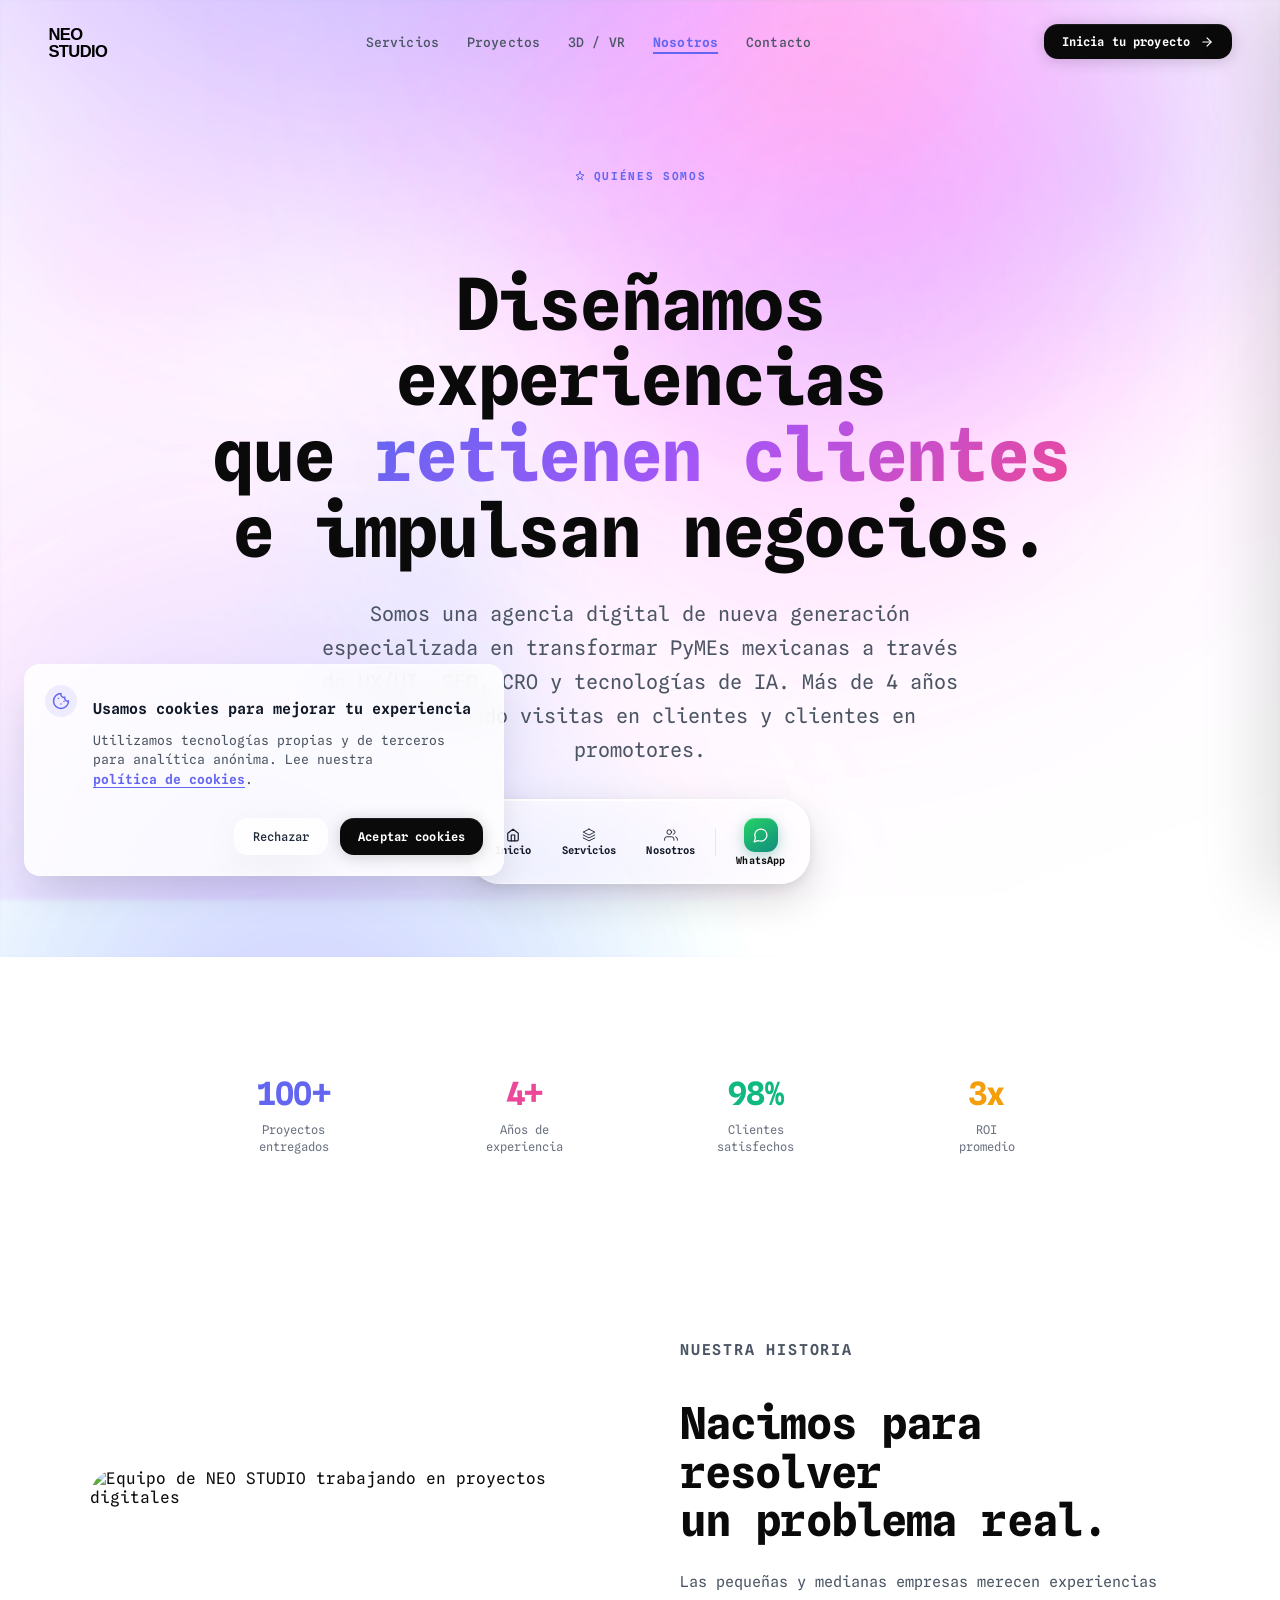
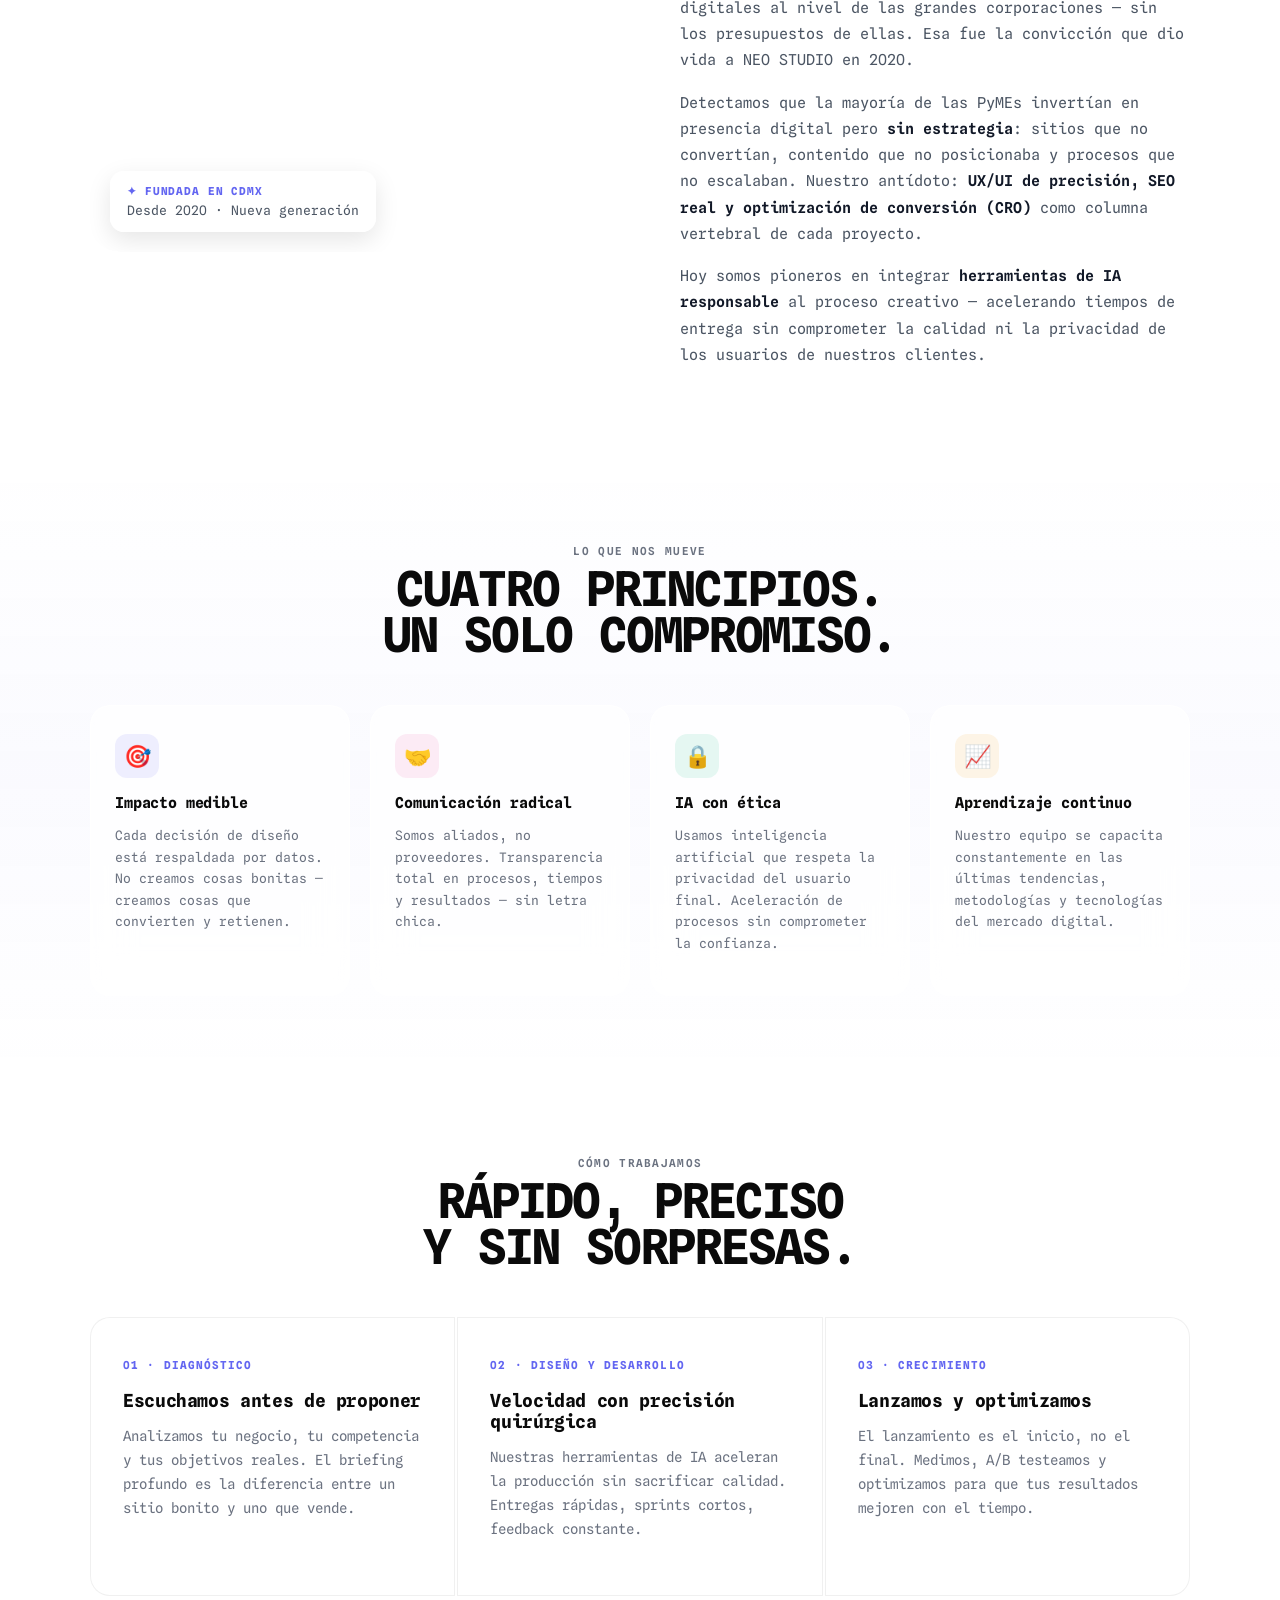
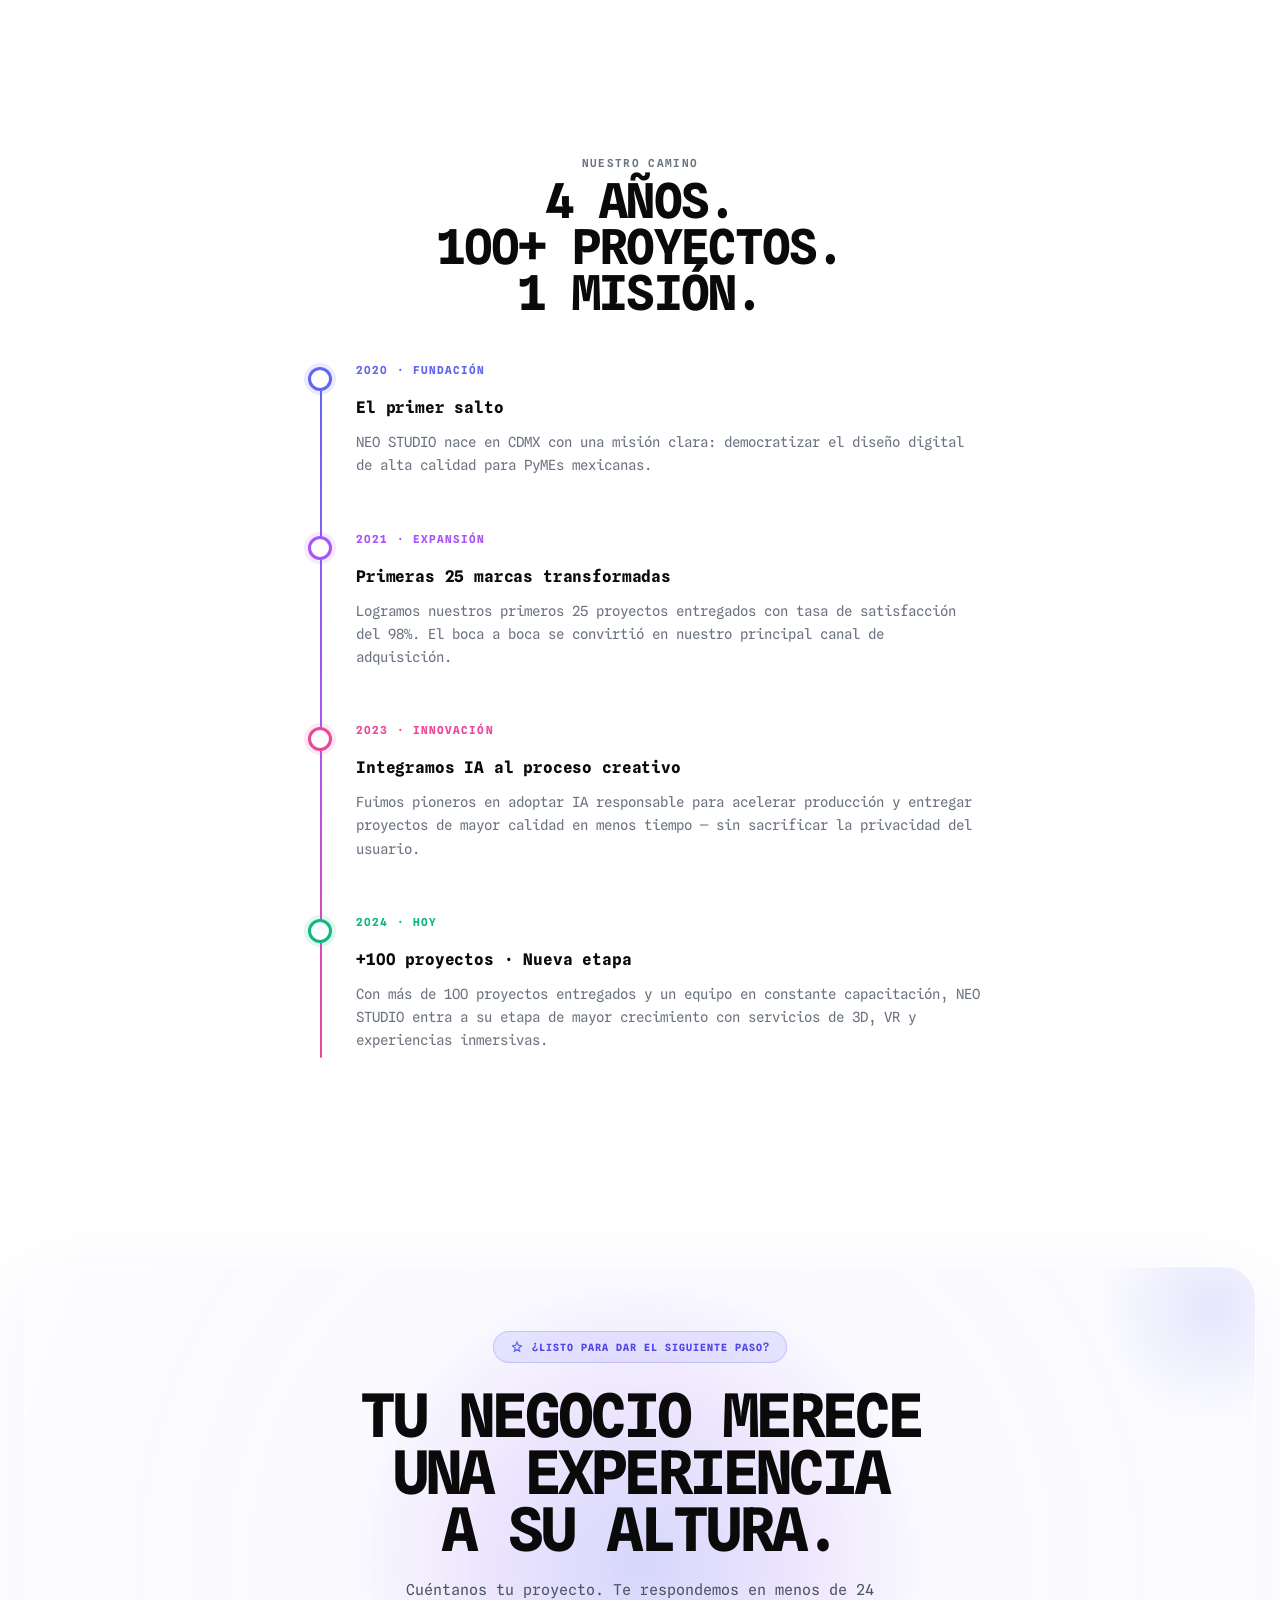
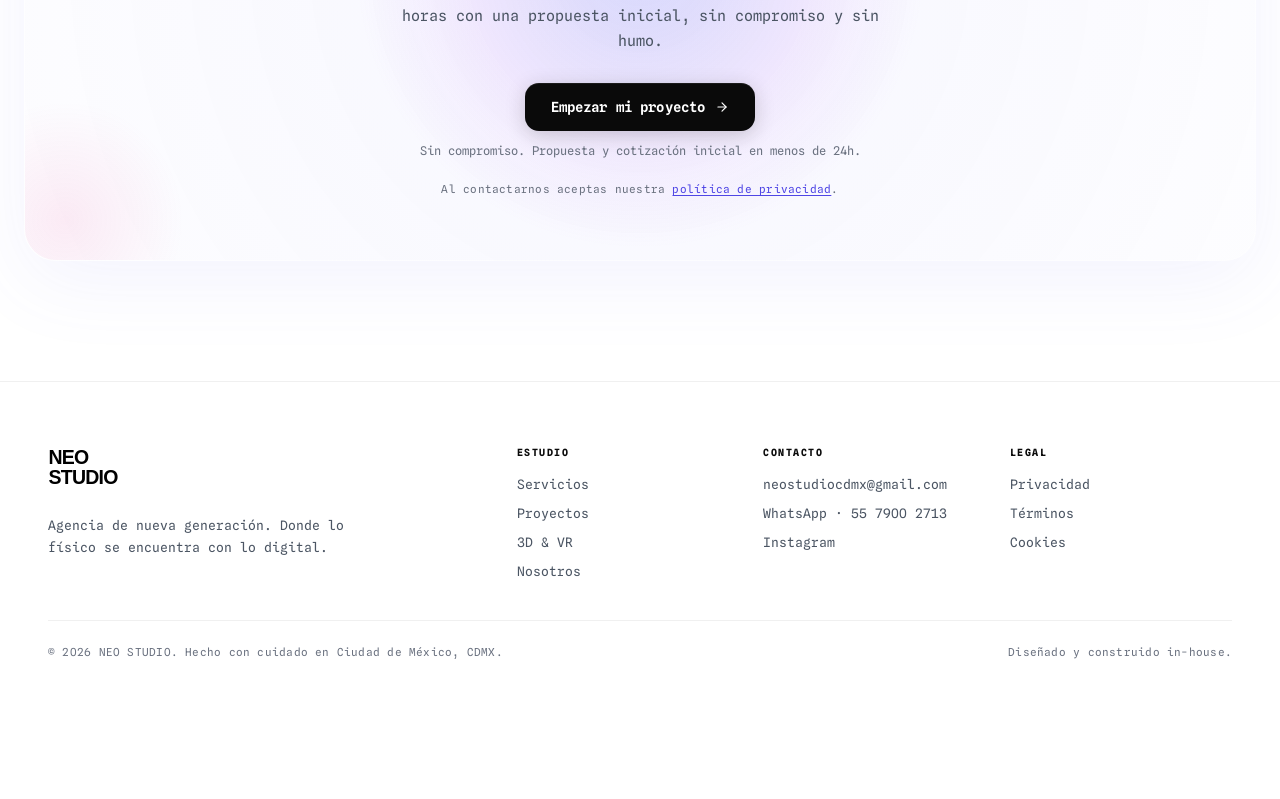
==== nosotros.html @ 26637fed "fdsfdsf" ====
<!DOCTYPE html>
<html lang="es">

<head>
  <meta charset="UTF-8" />
  <meta name="viewport" content="width=device-width, initial-scale=1.0" />
  <meta name="theme-color" content="#F8F9FA" />
  <title>Nosotros · NEO STUDIO — Agencia Digital de Nueva Generación en CDMX</title>
  <meta name="description"
    content="Conoce a NEO STUDIO: más de 4 años impulsando PyMEs de México con UX/UI, SEO, CRO y tecnologías de IA. Diseño que retiene clientes y acelera negocios." />
  <meta name="keywords"
    content="agencia digital CDMX, diseño web México, UX UI, SEO, CRO, inteligencia artificial, PyMEs, agencia creativa" />
  <meta name="robots" content="index, follow" />
  <link rel="canonical" href="https://www.tudominio.com/nosotros" />

  <!-- Open Graph -->
  <meta property="og:type" content="website" />
  <meta property="og:title" content="Nosotros · NEO STUDIO — Agencia Digital de Nueva Generación" />
  <meta property="og:description"
    content="Más de 4 años diseñando experiencias digitales que convierten. UX, SEO, CRO e IA al servicio de las PyMEs mexicanas." />
  <meta property="og:image" content="https://images.unsplash.com/photo-1522071820081-009f0129c71c?w=1200&q=80" />
  <meta property="og:url" content="https://www.tudominio.com/nosotros" />
  <meta name="twitter:card" content="summary_large_image" />

  <!-- Favicon -->
  <link rel="icon"
    href="data:image/svg+xml,%3Csvg xmlns='http://www.w3.org/2000/svg' viewBox='0 0 100 100'%3E%3Crect width='100' height='100' rx='22' fill='%230a0a0a'/%3E%3Ctext x='50' y='64' font-family='monospace' font-size='54' font-weight='700' fill='white' text-anchor='middle'%3EN%3C/text%3E%3C/svg%3E" />

  <!-- Fonts -->
  <link rel="preconnect" href="https://fonts.googleapis.com" />
  <link rel="preconnect" href="https://fonts.gstatic.com" crossorigin />
  <link href="https://fonts.googleapis.com/css2?family=Spline+Sans+Mono:wght@300;400;500;600;700&display=swap"
    rel="stylesheet" />

  <!-- GTM -->
  <script>(function (w, d, s, l, i) { w[l] = w[l] || []; w[l].push({ 'gtm.start': new Date().getTime(), event: 'gtm.js' }); var f = d.getElementsByTagName(s)[0], j = d.createElement(s), dl = l != 'dataLayer' ? '&l=' + l : ''; j.async = true; j.src = 'https://www.googletagmanager.com/gtm.js?id=' + i + dl; f.parentNode.insertBefore(j, f); })(window, document, 'script', 'dataLayer', 'GTM-5632ZZJN');</script>

  <!-- Google reCAPTCHA v3 -->
  <script src="https://www.google.com/recaptcha/api.js?render=6Lc_4b4sAAAAABMq_xnrbCZB0Nt2kYBZ61lLIUjq" async defer></script>

  <link rel="stylesheet" href="assets/css/styles.css" />
  <link rel="stylesheet" href="assets/css/cookie-banner.css" />

  <!-- Schema: AboutPage + Organization -->
  <script type="application/ld+json">
  {
    "@context": "https://schema.org",
    "@graph": [
      {
        "@type": "Organization",
        "name": "NEO STUDIO",
        "url": "https://www.tudominio.com",
        "logo": "https://www.tudominio.com/assets/img/logo.svg",
        "foundingDate": "2020",
        "description": "Agencia digital de nueva generación especializada en UX/UI, SEO, CRO y experiencias inmersivas 3D/VR para pequeñas y medianas empresas en México.",
        "address": {
          "@type": "PostalAddress",
          "addressLocality": "Ciudad de México",
          "addressRegion": "CDMX",
          "addressCountry": "MX"
        },
        "contactPoint": {
          "@type": "ContactPoint",
          "telephone": "+52-55-7900-2713",
          "contactType": "customer service",
          "availableLanguage": "Spanish"
        },
        "sameAs": [
          "https://www.instagram.com/",
          "https://www.linkedin.com/"
        ]
      },
      {
        "@type": "AboutPage",
        "name": "Nosotros — NEO STUDIO",
        "url": "https://www.tudominio.com/nosotros",
        "description": "Conoce la historia, valores y filosofía detrás de NEO STUDIO."
      }
    ]
  }
  </script>

  <link rel="stylesheet" href="assets/css/nosotros.css" />

</head>

<body>
  <!-- GTM noscript -->
  <noscript><iframe src="https://www.googletagmanager.com/ns.html?id=GTM-5632ZZJN" height="0" width="0"
      style="display:none;visibility:hidden"></iframe></noscript>

  <!-- Skip link -->
  <a class="skip-link" href="#main-content">Saltar al contenido</a>

  <!-- Animated background orbs -->
  <div class="bg-orbs" aria-hidden="true">
    <div class="orb orb-indigo"></div>
    <div class="orb orb-purple"></div>
    <div class="orb orb-blue"></div>
    <div class="orb orb-rose"></div>
  </div>

  <!-- ============================================ -->
  <!-- STICKY TOP NAV                               -->
  <!-- ============================================ -->
  <header class="top-nav" id="topNav">
    <a href="index.html" class="logo-img-link" aria-label="NEO STUDIO — Inicio">
      <img src="assets/img/logo.svg" alt="NEO STUDIO" class="logo-img" />
    </a>

    <nav class="top-links" aria-label="Navegación principal">
      <a href="index.html#services">Servicios</a>
      <a href="index.html#projects">Proyectos</a>
      <a href="index.html#vr">3D / VR</a>
      <a href="nosotros.html" aria-current="page">Nosotros</a>
      <a href="index.html#contact">Contacto</a>
    </nav>

    <button class="btn-dark btn-sm top-cta" data-open-modal aria-label="Abrir formulario de cotización">
      Inicia tu proyecto
      <svg class="i" viewBox="0 0 24 24" fill="none" stroke="currentColor" stroke-width="2" stroke-linecap="round"
        stroke-linejoin="round" aria-hidden="true">
        <line x1="5" y1="12" x2="19" y2="12"></line>
        <polyline points="12 5 19 12 12 19"></polyline>
      </svg>
    </button>

    <button class="burger" id="burger" aria-label="Abrir menú" aria-expanded="false" aria-controls="drawer">
      <span></span><span></span><span></span>
    </button>
  </header>

  <!-- Mobile Drawer -->
  <div class="drawer-backdrop" id="drawerBackdrop" aria-hidden="true"></div>
  <aside class="drawer" id="drawer" aria-hidden="true" aria-label="Menú móvil">
    <div class="drawer-head">
      <div class="logo-img-wrap">
        <img src="assets/img/logo.svg" alt="NEO STUDIO" class="logo-img" />
      </div>
      <button class="drawer-close" id="drawerClose" aria-label="Cerrar menú">
        <svg viewBox="0 0 24 24" fill="none" stroke="currentColor" stroke-width="2" stroke-linecap="round"
          stroke-linejoin="round" width="20" height="20" aria-hidden="true">
          <line x1="18" y1="6" x2="6" y2="18" />
          <line x1="6" y1="6" x2="18" y2="18" />
        </svg>
      </button>
    </div>
    <nav class="drawer-links" aria-label="Navegación móvil">
      <a href="index.html#services" data-drawer-link>Servicios <span aria-hidden="true">→</span></a>
      <a href="index.html#projects" data-drawer-link>Proyectos <span aria-hidden="true">→</span></a>
      <a href="index.html#vr" data-drawer-link>3D / VR <span aria-hidden="true">→</span></a>
      <a href="nosotros.html" aria-current="page">Nosotros <span aria-hidden="true">→</span></a>
      <a href="index.html#contact" data-drawer-link>Contacto <span aria-hidden="true">→</span></a>
    </nav>
    <button class="btn-dark btn-lg drawer-cta" data-open-modal>
      Inicia tu proyecto
      <svg class="i" viewBox="0 0 24 24" fill="none" stroke="currentColor" stroke-width="2" stroke-linecap="round"
        stroke-linejoin="round" aria-hidden="true">
        <line x1="5" y1="12" x2="19" y2="12"></line>
        <polyline points="12 5 19 12 12 19"></polyline>
      </svg>
    </button>
    <p class="drawer-footnote">Respuesta en menos de 24 h · Sin compromiso</p>
  </aside>

  <!-- ============================================ -->
  <!-- PAGE CONTENT                                 -->
  <!-- ============================================ -->
  <main class="page" id="main-content">

    <!-- ===== HERO ===== -->
    <section class="about-hero" aria-labelledby="about-hero-title">
      <!-- Liquid glass animated blobs — circular orbital -->
      <div class="about-hero-liquid" aria-hidden="true">
        <div class="lq-orbit lq-orbit-1">
          <div class="lq-blob"></div>
        </div>
        <div class="lq-orbit lq-orbit-2">
          <div class="lq-blob"></div>
        </div>
        <div class="lq-orbit lq-orbit-3">
          <div class="lq-blob"></div>
        </div>
        <div class="lq-orbit lq-orbit-4">
          <div class="lq-blob"></div>
        </div>
      </div>
      <!-- Frosted glass overlay for readability -->
      <div class="about-hero-glass" aria-hidden="true"></div>

      <div class="about-hero-inner">
        <p class="about-hero-eyebrow reveal-up" style="--delay:0.2s">
          <svg viewBox="0 0 24 24" fill="none" stroke="#6366f1" stroke-width="2" stroke-linecap="round"
            stroke-linejoin="round" width="12" height="12" aria-hidden="true">
            <path d="M12 3l1.9 5.8L20 10l-5.1 3.7L17 20l-5-4-5 4 2.1-6.3L4 10l6.1-1.2L12 3z" />
          </svg>
          Quiénes somos
        </p>
        <h1 class="about-hero-title reveal-up" id="about-hero-title" style="--delay:0.4s">
          Diseñamos experiencias<br />
          que <span class="accent">retienen clientes</span><br />
          e impulsan negocios.
        </h1>
        <p class="about-hero-sub reveal-up" style="--delay:0.6s">
          Somos una agencia digital de nueva generación especializada en transformar PyMEs mexicanas a través de UX/UI,
          SEO, CRO y tecnologías de IA. Más de 4 años convirtiendo visitas en clientes y clientes en promotores.
        </p>
        <div class="hero-ctas reveal-up" style="--delay:0.75s">
          <button class="btn-dark btn-lg" data-open-modal>
            Cuéntanos tu proyecto
            <svg class="i arrow-right" viewBox="0 0 24 24" fill="none" stroke="currentColor" stroke-width="2"
              stroke-linecap="round" stroke-linejoin="round" aria-hidden="true">
              <line x1="5" y1="12" x2="19" y2="12"></line>
              <polyline points="12 5 19 12 12 19"></polyline>
            </svg>
          </button>
          <a href="index.html#projects" class="btn-glass btn-lg">
            Ver nuestro trabajo
          </a>
        </div>
      </div>
    </section>

    <!-- ===== STATS BAR ===== -->
    <section class="about-stats" aria-label="Números clave de NEO STUDIO">
      <div class="about-stats-inner reveal-up">
        <div class="astat">
          <p class="astat-val" style="color:#6366f1;" data-count="100" data-suffix="+">0</p>
          <p class="astat-lbl">Proyectos<br />entregados</p>
        </div>
        <div class="astat">
          <p class="astat-val" style="color:#ec4899;">4+</p>
          <p class="astat-lbl">Años de<br />experiencia</p>
        </div>
        <div class="astat">
          <p class="astat-val" style="color:#10b981;" data-count="98" data-suffix="%">0</p>
          <p class="astat-lbl">Clientes<br />satisfechos</p>
        </div>
        <div class="astat">
          <p class="astat-val" style="color:#f59e0b;" data-count="3" data-suffix="x">0</p>
          <p class="astat-lbl">ROI<br />promedio</p>
        </div>
      </div>
    </section>

    <!-- ===== OUR STORY ===== -->
    <section class="story-section section" aria-labelledby="story-title">
      <div class="story-grid">
        <div class="story-img-wrap reveal-left">
          <img src="https://images.unsplash.com/photo-1522071820081-009f0129c71c?w=900&q=80"
            alt="Equipo de NEO STUDIO trabajando en proyectos digitales" loading="lazy" />
          <div class="story-img-badge">
            <p>✦ FUNDADA EN CDMX</p>
            <span>Desde 2020 · Nueva generación</span>
          </div>
        </div>

        <div class="story-text reveal-right">
          <p class="eyebrow" id="story-title">Nuestra historia</p>
          <h2>Nacimos para resolver<br />un problema real.</h2>
          <p>Las pequeñas y medianas empresas merecen experiencias digitales al nivel de las grandes corporaciones — sin
            los presupuestos de ellas. Esa fue la convicción que dio vida a NEO STUDIO en 2020.</p>
          <p>Detectamos que la mayoría de las PyMEs invertían en presencia digital pero <strong>sin estrategia</strong>:
            sitios que no convertían, contenido que no posicionaba y procesos que no escalaban. Nuestro antídoto:
            <strong>UX/UI de precisión, SEO real y optimización de conversión (CRO)</strong> como columna vertebral de
            cada proyecto.
          </p>
          <p>Hoy somos pioneros en integrar <strong>herramientas de IA responsable</strong> al proceso creativo —
            acelerando tiempos de entrega sin comprometer la calidad ni la privacidad de los usuarios de nuestros
            clientes.</p>
        </div>
      </div>
    </section>

    <!-- ===== VALUES ===== -->
    <section class="values-section section" aria-labelledby="values-title">
      <div style="max-width:1100px;margin:0 auto;">
        <div class="section-head reveal-up" style="text-align:center;display:block;max-width:560px;margin:0 auto 48px;">
          <p class="eyebrow" id="values-title">Lo que nos mueve</p>
          <h2 class="section-title">CUATRO PRINCIPIOS.<br />UN SOLO COMPROMISO.</h2>
        </div>
        <div class="values-grid">
          <article class="value-card reveal-up" style="--delay:0s">
            <div class="value-icon" style="background:rgba(99,102,241,0.1);">🎯</div>
            <h3>Impacto medible</h3>
            <p>Cada decisión de diseño está respaldada por datos. No creamos cosas bonitas — creamos cosas que
              convierten y retienen.</p>
          </article>
          <article class="value-card reveal-up" style="--delay:0.1s">
            <div class="value-icon" style="background:rgba(236,72,153,0.1);">🤝</div>
            <h3>Comunicación radical</h3>
            <p>Somos aliados, no proveedores. Transparencia total en procesos, tiempos y resultados — sin letra chica.
            </p>
          </article>
          <article class="value-card reveal-up" style="--delay:0.2s">
            <div class="value-icon" style="background:rgba(16,185,129,0.1);">🔒</div>
            <h3>IA con ética</h3>
            <p>Usamos inteligencia artificial que respeta la privacidad del usuario final. Aceleración de procesos sin
              comprometer la confianza.</p>
          </article>
          <article class="value-card reveal-up" style="--delay:0.3s">
            <div class="value-icon" style="background:rgba(245,158,11,0.1);">📈</div>
            <h3>Aprendizaje continuo</h3>
            <p>Nuestro equipo se capacita constantemente en las últimas tendencias, metodologías y tecnologías del
              mercado digital.</p>
          </article>
        </div>
      </div>
    </section>

    <!-- ===== HOW WE WORK ===== -->
    <section class="how-section section" aria-labelledby="how-title">
      <div class="how-inner">
        <div class="section-head reveal-up" style="text-align:center;display:block;max-width:560px;margin:0 auto;">
          <p class="eyebrow" id="how-title">Cómo trabajamos</p>
          <h2 class="section-title">RÁPIDO, PRECISO<br />Y SIN SORPRESAS.</h2>
        </div>
        <div class="how-steps">
          <div class="how-step reveal-up" style="--delay:0s">
            <span class="how-step-num">01 · DIAGNÓSTICO</span>
            <h3>Escuchamos antes de proponer</h3>
            <p>Analizamos tu negocio, tu competencia y tus objetivos reales. El briefing profundo es la diferencia entre
              un sitio bonito y uno que vende.</p>
          </div>
          <div class="how-step reveal-up" style="--delay:0.1s">
            <span class="how-step-num">02 · DISEÑO Y DESARROLLO</span>
            <h3>Velocidad con precisión quirúrgica</h3>
            <p>Nuestras herramientas de IA aceleran la producción sin sacrificar calidad. Entregas rápidas, sprints
              cortos, feedback constante.</p>
          </div>
          <div class="how-step reveal-up" style="--delay:0.2s">
            <span class="how-step-num">03 · CRECIMIENTO</span>
            <h3>Lanzamos y optimizamos</h3>
            <p>El lanzamiento es el inicio, no el final. Medimos, A/B testeamos y optimizamos para que tus resultados
              mejoren con el tiempo.</p>
          </div>
        </div>
      </div>
    </section>

    <!-- ===== TIMELINE ===== -->
    <section class="timeline-section section" aria-labelledby="timeline-title">
      <div style="max-width:1100px;margin:0 auto;text-align:center;">
        <p class="eyebrow reveal-up" id="timeline-title">Nuestro camino</p>
        <h2 class="section-title reveal-up">4 AÑOS.<br />100+ PROYECTOS.<br />1 MISIÓN.</h2>
      </div>
      <div class="timeline">
        <div class="tl-item reveal-up" style="--delay:0s">
          <div class="tl-dot"></div>
          <div class="tl-body">
            <span class="tl-year">2020 · FUNDACIÓN</span>
            <h4>El primer salto</h4>
            <p>NEO STUDIO nace en CDMX con una misión clara: democratizar el diseño digital de alta calidad para PyMEs
              mexicanas.</p>
          </div>
        </div>
        <div class="tl-item reveal-up" style="--delay:0.1s">
          <div class="tl-dot" style="border-color:#a855f7;box-shadow:0 0 0 4px rgba(168,85,247,0.12);"></div>
          <div class="tl-body">
            <span class="tl-year" style="color:#a855f7;">2021 · EXPANSIÓN</span>
            <h4>Primeras 25 marcas transformadas</h4>
            <p>Logramos nuestros primeros 25 proyectos entregados con tasa de satisfacción del 98%. El boca a boca se
              convirtió en nuestro principal canal de adquisición.</p>
          </div>
        </div>
        <div class="tl-item reveal-up" style="--delay:0.2s">
          <div class="tl-dot" style="border-color:#ec4899;box-shadow:0 0 0 4px rgba(236,72,153,0.12);"></div>
          <div class="tl-body">
            <span class="tl-year" style="color:#ec4899;">2023 · INNOVACIÓN</span>
            <h4>Integramos IA al proceso creativo</h4>
            <p>Fuimos pioneros en adoptar IA responsable para acelerar producción y entregar proyectos de mayor calidad
              en menos tiempo — sin sacrificar la privacidad del usuario.</p>
          </div>
        </div>
        <div class="tl-item reveal-up" style="--delay:0.3s">
          <div class="tl-dot" style="border-color:#10b981;box-shadow:0 0 0 4px rgba(16,185,129,0.12);"></div>
          <div class="tl-body">
            <span class="tl-year" style="color:#10b981;">2024 · HOY</span>
            <h4>+100 proyectos · Nueva etapa</h4>
            <p>Con más de 100 proyectos entregados y un equipo en constante capacitación, NEO STUDIO entra a su etapa de
              mayor crecimiento con servicios de 3D, VR y experiencias inmersivas.</p>
          </div>
        </div>
      </div>
    </section>

    <!-- ===== CTA ===== -->
    <section class="about-cta-section section" id="contact" aria-labelledby="about-cta-title">
      <div class="cta-card reveal-up" id="aboutCtaCard">
        <div class="cta-orb cta-orb-1" aria-hidden="true"></div>
        <div class="cta-orb cta-orb-2" aria-hidden="true"></div>
        <div class="cta-inner">
          <div class="cta-badge">
            <svg class="i" viewBox="0 0 24 24" fill="none" stroke="#6366f1" stroke-width="2" stroke-linecap="round"
              stroke-linejoin="round" width="12" height="12" aria-hidden="true">
              <path d="M12 3l1.9 5.8L20 10l-5.1 3.7L17 20l-5-4-5 4 2.1-6.3L4 10l6.1-1.2L12 3z" />
            </svg>
            <span>¿LISTO PARA DAR EL SIGUIENTE PASO?</span>
          </div>
          <h2 class="cta-title" id="about-cta-title">TU NEGOCIO MERECE<br />UNA EXPERIENCIA<br />A SU ALTURA.</h2>
          <p class="cta-text">Cuéntanos tu proyecto. Te respondemos en menos de 24 horas con una propuesta inicial, sin
            compromiso y sin humo.</p>
          <div
            style="margin: 0 auto; display: flex; flex-direction: column; align-items: center; gap: 12px; margin-bottom: 24px;">
            <button type="button" class="btn-dark btn-lg" data-open-modal>
              Empezar mi proyecto
              <svg class="i" viewBox="0 0 24 24" fill="none" stroke="currentColor" stroke-width="2"
                stroke-linecap="round" stroke-linejoin="round" aria-hidden="true">
                <line x1="5" y1="12" x2="19" y2="12"></line>
                <polyline points="12 5 19 12 12 19"></polyline>
              </svg>
            </button>
            <p class="cta-form-hint" style="margin:0;">Sin compromiso. Propuesta y cotización inicial en menos de 24h.
            </p>
          </div>
          <p class="cta-form-privacy">Al contactarnos aceptas nuestra <a href="javascript:void(0);"
              onclick="openLegal('privacy')">política de privacidad</a>.</p>
        </div>
      </div>
    </section>

  </main>

  <!-- ============================================ -->
  <!-- FOOTER                                       -->
  <!-- ============================================ -->
  <footer class="footer" data-dark-bg>
    <div class="footer-inner">
      <div class="footer-col footer-brand">
        <div class="logo-img-wrap">
          <img src="assets/img/logo.svg" alt="NEO STUDIO" class="logo-img footer-logo-img" />
        </div>
        <p class="footer-desc">Agencia de nueva generación. Donde lo físico se encuentra con lo digital.</p>
      </div>
      <div class="footer-col">
        <h4>Estudio</h4>
        <ul>
          <li><a href="index.html#services">Servicios</a></li>
          <li><a href="index.html#projects">Proyectos</a></li>
          <li><a href="index.html#vr">3D & VR</a></li>
          <li><a href="nosotros.html">Nosotros</a></li>
        </ul>
      </div>
      <div class="footer-col">
        <h4>Contacto</h4>
        <ul>
          <li><a href="mailto:neostudiocdmx@gmail.com">neostudiocdmx@gmail.com</a></li>
          <li><a href="https://wa.me/525579002713" target="_blank" rel="noopener">WhatsApp · 55 7900 2713</a></li>
          <li><a href="https://www.instagram.com/" target="_blank" rel="noopener">Instagram</a></li>
        </ul>
      </div>
      <div class="footer-col">
        <h4>Legal</h4>
        <ul>
          <li><a href="javascript:void(0);" onclick="openLegal('privacy')">Privacidad</a></li>
          <li><a href="javascript:void(0);" onclick="openLegal('terms')">Términos</a></li>
          <li><a href="javascript:void(0);" onclick="openLegal('cookies')">Cookies</a></li>
        </ul>
      </div>
    </div>
    <div class="footer-bottom">
      <p>© <span id="year">2025</span> NEO STUDIO. Hecho con cuidado en Ciudad de México, CDMX.</p>
      <p>Diseñado y construido in-house.</p>
    </div>
  </footer>

  <!-- BOTTOM NAV -->
  <div class="bottom-nav-wrap">
    <nav class="bottom-nav" aria-label="Navegación rápida">
      <a href="index.html" class="bn-item" aria-label="Ir a inicio">
        <svg class="i" viewBox="0 0 24 24" fill="none" stroke="currentColor" stroke-width="2" stroke-linecap="round"
          stroke-linejoin="round" width="20" height="20" aria-hidden="true">
          <path d="M3 9l9-7 9 7v11a2 2 0 0 1-2 2H5a2 2 0 0 1-2-2z" />
          <polyline points="9 22 9 12 15 12 15 22" />
        </svg>
        <span>Inicio</span>
      </a>
      <a href="index.html#services" class="bn-item" aria-label="Ir a servicios">
        <svg class="i" viewBox="0 0 24 24" fill="none" stroke="currentColor" stroke-width="1.5" stroke-linecap="round"
          stroke-linejoin="round" width="20" height="20" aria-hidden="true">
          <polygon points="12 2 2 7 12 12 22 7 12 2" />
          <polyline points="2 17 12 22 22 17" />
          <polyline points="2 12 12 17 22 12" />
        </svg>
        <span>Servicios</span>
      </a>
      <a href="nosotros.html" class="bn-item active" aria-label="Nosotros" aria-current="page">
        <svg class="i" viewBox="0 0 24 24" fill="none" stroke="currentColor" stroke-width="1.5" stroke-linecap="round"
          stroke-linejoin="round" width="20" height="20" aria-hidden="true">
          <path d="M17 21v-2a4 4 0 0 0-4-4H5a4 4 0 0 0-4 4v2" />
          <circle cx="9" cy="7" r="4" />
          <path d="M23 21v-2a4 4 0 0 0-3-3.87" />
          <path d="M16 3.13a4 4 0 0 1 0 7.75" />
        </svg>
        <span>Nosotros</span>
      </a>
      <div class="bn-divider" aria-hidden="true"></div>
      <a href="https://wa.me/525579002713?text=Hola%2C%20me%20gustar%C3%ADa%20hablar%20de%20un%20proyecto%20con%20NEO%20STUDIO"
        target="_blank" rel="noopener" class="bn-whatsapp" aria-label="Abrir chat de WhatsApp">
        <div class="bn-wa-icon">
          <svg viewBox="0 0 24 24" fill="none" stroke="#fff" stroke-width="1.8" stroke-linecap="round"
            stroke-linejoin="round" width="17" height="17" aria-hidden="true">
            <path
              d="M21 11.5a8.38 8.38 0 0 1-.9 3.8 8.5 8.5 0 0 1-7.6 4.7 8.38 8.38 0 0 1-3.8-.9L3 21l1.9-5.7a8.38 8.38 0 0 1-.9-3.8 8.5 8.5 0 0 1 4.7-7.6 8.38 8.38 0 0 1 3.8-.9h.5a8.48 8.48 0 0 1 8 8v.5z" />
          </svg>
        </div>
        <span>WhatsApp</span>
      </a>
    </nav>
  </div>

  <!-- ============================================ -->
  <!-- CONTACT MODAL (shared)                       -->
  <!-- ============================================ -->
  <div class="modal-backdrop" id="modalBackdrop" aria-hidden="true"></div>
  <div class="modal" id="modal" role="dialog" aria-modal="true" aria-labelledby="modalTitle" aria-hidden="true">
    <button class="modal-close" id="modalClose" aria-label="Cerrar formulario">
      <svg viewBox="0 0 24 24" fill="none" stroke="currentColor" stroke-width="2" stroke-linecap="round"
        stroke-linejoin="round" width="22" height="22" aria-hidden="true">
        <line x1="18" y1="6" x2="6" y2="18" />
        <line x1="6" y1="6" x2="18" y2="18" />
      </svg>
    </button>
    <div class="modal-content">
      <div class="modal-head">
        <p class="eyebrow">Cuéntanos tu proyecto</p>
        <h3 id="modalTitle" class="modal-title">Empecemos una<br />conversación.</h3>
        <p class="modal-sub">Responde 4 preguntas rápidas. Te contestamos en menos de 24 h con una propuesta inicial.
        </p>
      </div>
      <form class="modal-form" id="modalForm" novalidate>
        <div class="field">
          <label for="f-name">¿Cómo te llamas? <span class="required">*</span></label>
          <input type="text" id="f-name" name="name" required autocomplete="name" placeholder="Ej. Carlos Mendoza" />
        </div>
        <div class="field">
          <label for="f-email">¿Tu email de trabajo? <span class="required">*</span></label>
          <input type="email" id="f-email" name="email" required autocomplete="email" placeholder="tu@empresa.com" />
        </div>
        <div class="form-row-2">
          <div class="field">
            <label for="f-type">¿Tipo de proyecto?</label>
            <select id="f-type" name="projectType">
              <option value="">Elige una opción</option>
              <option value="web">Diseño web</option>
              <option value="branding">Branding &amp; identidad</option>
              <option value="3d-vr">Modelado 3D / VR</option>
              <option value="seo">SEO &amp; optimización</option>
              <option value="otro">Otro / Mixto</option>
            </select>
          </div>
          <div class="field">
            <label for="f-budget">¿Presupuesto? <span class="hint">(aprox.)</span></label>
            <select id="f-budget" name="budget">
              <option value="">Prefiero no decir aún</option>
              <option value="&lt;5k">Menos de $30,000 MXN</option>
              <option value="5-15k">$30,000 – $100,000 MXN</option>
              <option value="15-50k">$100,000 – $350,000 MXN</option>
              <option value="&gt;50k">Más de $350,000 MXN</option>
            </select>
          </div>
        </div>
        <div class="field">
          <label for="f-message">Cuéntanos más <span class="hint">(opcional)</span></label>
          <textarea id="f-message" name="message" rows="3" placeholder="Objetivos, referencias, timing..."></textarea>
        </div>
        <div class="field">
          <label for="f-brief">Link a tu brief <span class="hint">(Google Drive, Dropbox, WeTransfer — opcional)</span></label>
          <input type="url" id="f-brief" name="brief_link" placeholder="https://drive.google.com/..." autocomplete="off" />
        </div>
        <button type="submit" class="btn-dark btn-lg modal-submit">
          Enviar mensaje
          <svg class="i" viewBox="0 0 24 24" fill="none" stroke="currentColor" stroke-width="2" stroke-linecap="round"
            stroke-linejoin="round" aria-hidden="true">
            <line x1="5" y1="12" x2="19" y2="12"></line>
            <polyline points="12 5 19 12 12 19"></polyline>
          </svg>
        </button>
        <p class="modal-privacy">Al enviar aceptas nuestra <a href="javascript:void(0);" onclick="openLegal('privacy')">política de privacidad</a>. Protegido por <a href="https://policies.google.com/privacy" target="_blank" rel="noopener">reCAPTCHA</a>.</p>
      </form>
      <div class="modal-success" id="modalSuccess" hidden>
        <div class="modal-success-icon" aria-hidden="true">
          <svg viewBox="0 0 24 24" fill="none" stroke="#10b981" stroke-width="2" stroke-linecap="round"
            stroke-linejoin="round" width="48" height="48">
            <path d="M22 11.08V12a10 10 0 1 1-5.93-9.14" />
            <polyline points="22 4 12 14.01 9 11.01" />
          </svg>
        </div>
        <h3>¡Mensaje recibido!</h3>
        <p>Revisamos tu briefing y te escribimos antes de 24 horas. Mientras tanto, puedes seguir explorando nuestro
          trabajo.</p>
        <button type="button" class="btn-glass btn-lg" id="modalSuccessClose">Perfecto, gracias</button>
      </div>
    </div>
  </div>

  <!-- Toast -->
  <div class="toast" id="toast" role="status" aria-live="polite"></div>

  <!-- Legal modal -->
  <div class="modal" id="legalModal" role="dialog" aria-modal="true" aria-labelledby="legalTitle" aria-hidden="true"
    style="z-index: 1000">
    <button class="modal-close" onclick="closeLegal()" aria-label="Cerrar legal">
      <svg viewBox="0 0 24 24" fill="none" stroke="currentColor" stroke-width="2" stroke-linecap="round"
        stroke-linejoin="round" width="22" height="22" aria-hidden="true">
        <line x1="18" y1="6" x2="6" y2="18" />
        <line x1="6" y1="6" x2="18" y2="18" />
      </svg>
    </button>
    <div class="modal-content" style="max-height: 80vh; overflow-y: auto;">
      <div class="modal-head" style="margin-bottom: 24px;">
        <p class="eyebrow">Aviso Legal</p>
        <h3 id="legalTitle" class="modal-title" style="margin-bottom: 0;">Políticas</h3>
      </div>
      <div id="legalContent" style="color: #4b5563; font-size: 15px; line-height: 1.7; text-align: left;"></div>
    </div>
  </div>

  <script>
    function openLegal(type) {
      const modal = document.getElementById('legalModal');
      const backdrop = document.getElementById('modalBackdrop');
      const title = document.getElementById('legalTitle');
      const content = document.getElementById('legalContent');
      if (type === 'privacy') {
        title.innerText = 'Aviso de Privacidad';
        content.innerHTML = '<p style="margin-bottom:12px;">En <strong>NEO STUDIO</strong> valoramos y respetamos tu privacidad. Toda la información personal recopilada a través de nuestros formularios es tratada de forma confidencial y utilizada exclusivamente para ponernos en contacto contigo referente a tu proyecto.</p>';
      } else if (type === 'terms') {
        title.innerText = 'Términos y Condiciones';
        content.innerHTML = '<p style="margin-bottom:12px;">Al utilizar este sitio web, aceptas nuestros términos de uso. Los proyectos, cotizaciones y propuestas enviadas están sujetas a revisión previa y no constituyen un contrato vinculante hasta la firma de un acuerdo formal.</p>';
      } else if (type === 'cookies') {
        title.innerText = 'Política de Cookies';
        content.innerHTML = '<p style="margin-bottom:12px;">Este sitio web utiliza cookies técnicas y analíticas esenciales para asegurar el correcto funcionamiento y entender de forma agregada cómo interactúan los visitantes con la plataforma.</p>';
      }
      modal.classList.add('open');
      modal.setAttribute('aria-hidden', 'false');
      if (backdrop) { backdrop.classList.add('open'); backdrop.setAttribute('aria-hidden', 'false'); }
      document.body.style.overflow = 'hidden';
    }
    function closeLegal() {
      const modal = document.getElementById('legalModal');
      const backdrop = document.getElementById('modalBackdrop');
      modal.classList.remove('open');
      modal.setAttribute('aria-hidden', 'true');
      const contactModal = document.getElementById('modal');
      const isContactOpen = contactModal && contactModal.classList.contains('open');
      if (!isContactOpen && backdrop) { backdrop.classList.remove('open'); backdrop.setAttribute('aria-hidden', 'true'); }
      if (!isContactOpen) document.body.style.overflow = '';
    }
  </script>

  <!-- Cookie banner -->
  <div class="cookie-banner" id="cookieBanner" aria-hidden="true" role="dialog" aria-label="Aviso de cookies">
    <div class="cb-content">
      <div class="cb-icon">
        <svg viewBox="0 0 24 24" fill="none" stroke="currentColor" stroke-width="2" stroke-linecap="round"
          stroke-linejoin="round" width="18" height="18">
          <path d="M12 2a10 10 0 1 0 10 10 4 4 0 0 1-5-5 4 4 0 0 1-5-5" />
          <path d="M8.5 8.5v.01" />
          <path d="M16 12.5v.01" />
          <path d="M12 16v.01" />
        </svg>
      </div>
      <div>
        <p class="cb-title">Usamos cookies para mejorar tu experiencia</p>
        <p class="cb-desc">Utilizamos tecnologías propias y de terceros para analítica anónima. Lee nuestra <button
            type="button" class="link-btn"
            style="color:#6366f1;font-size:inherit;padding:0;height:auto;letter-spacing:inherit"
            onclick="openLegal('cookies')">política de cookies</button>.</p>
      </div>
    </div>
    <div class="cb-actions">
      <button class="btn-glass btn-sm" id="btnRejectCookies">Rechazar</button>
      <button class="btn-dark btn-sm" id="btnAcceptCookies">Aceptar cookies</button>
    </div>
  </div>

  <script src="assets/js/script.js"></script>
  <script src="assets/js/analytics.js"></script>

  <!-- CTA Glow para nosotros.html -->
  <script>
    (function () {
      const card = document.getElementById('aboutCtaCard');
      if (!card || window.matchMedia('(prefers-reduced-motion: reduce)').matches) return;
      const LERP = 0.075;
      const g = { x: 0, y: 0, tx: 0, ty: 0, running: false, inside: false };
      const tick = () => {
        const dx = g.tx - g.x, dy = g.ty - g.y;
        g.x += dx * LERP; g.y += dy * LERP;
        card.style.setProperty('--mouse-x', g.x + 'px');
        card.style.setProperty('--mouse-y', g.y + 'px');
        if (g.inside || Math.abs(dx) > 0.3 || Math.abs(dy) > 0.3) requestAnimationFrame(tick);
        else g.running = false;
      };
      card.addEventListener('mousemove', (e) => {
        const r = card.getBoundingClientRect();
        g.tx = e.clientX - r.left; g.ty = e.clientY - r.top; g.inside = true;
        if (!g.running) { if (!g.x && !g.y) { g.x = g.tx; g.y = g.ty; } g.running = true; requestAnimationFrame(tick); }
      });
      card.addEventListener('mouseleave', () => {
        g.inside = false;
        const r = card.getBoundingClientRect();
        g.tx = r.width / 2; g.ty = r.height / 2;
        if (!g.running) { g.running = true; requestAnimationFrame(tick); }
      });
    })();
  </script>
</body>

</html>
---- assets/css/styles.css ----
/* =======================================================
   NEO STUDIO — Vanilla CSS
   Ultra-premium phygital landing with glass-morphism
   Typography: Spline Sans Mono (monospace)
   ======================================================= */

/* ---------- Reset ---------- */
*,
*::before,
*::after {
  box-sizing: border-box;
}

html {
  scroll-behavior: smooth;
  overflow-x: hidden;
}

html,
body {
  margin: 0;
  padding: 0;
  overflow-x: hidden;
}

body {
  font-family: 'Spline Sans Mono', ui-monospace, 'SF Mono', Menlo, Consolas, monospace;
  background: #F8F9FA;
  color: #0a0a0a;
  min-height: 100vh;
  overflow-x: hidden;
  -webkit-font-smoothing: antialiased;
  -moz-osx-font-smoothing: grayscale;
  font-feature-settings: 'ss01' on, 'ss02' on;
}

button {
  border: none;
  background: none;
  cursor: pointer;
  font-family: inherit;
  color: inherit;
}

a {
  text-decoration: none;
  color: inherit;
}

img {
  display: block;
  max-width: 100%;
}

input,
textarea,
select {
  font-family: inherit;
  font-size: 14px;
  color: inherit;
}

/* Screen-reader only */
.sr-only {
  position: absolute !important;
  width: 1px;
  height: 1px;
  padding: 0;
  margin: -1px;
  overflow: hidden;
  clip: rect(0, 0, 0, 0);
  white-space: nowrap;
  border: 0;
}

/* Skip link for keyboard users */
.skip-link {
  position: absolute;
  left: -9999px;
  top: 0;
  padding: 12px 16px;
  background: #0a0a0a;
  color: #fff;
  z-index: 9999;
  border-radius: 0 0 12px 0;
  font-size: 13px;
  font-weight: 600;
}

.skip-link:focus {
  left: 0;
}

/* Global focus ring */
:focus {
  outline: none;
}

:focus-visible {
  outline: 2px solid #6366f1;
  outline-offset: 3px;
  border-radius: 6px;
}

/* ---------- Glass utility ---------- */
.glass {
  background: rgba(255, 255, 255, 0.52);
  backdrop-filter: blur(36px) saturate(200%);
  -webkit-backdrop-filter: blur(36px) saturate(200%);
  border: 1px solid rgba(255, 255, 255, 0.38);
  box-shadow:
    0 8px 40px rgba(0, 0, 0, 0.05),
    0 2px 4px rgba(0, 0, 0, 0.04),
    inset 0 1px 0 rgba(255, 255, 255, 0.92),
    inset 0 -1px 0 rgba(0, 0, 0, 0.03);
}

/* ---------- Background Orbs ---------- */
.bg-orbs {
  position: fixed;
  inset: 0;
  overflow: hidden;
  pointer-events: none;
  z-index: 0;
}

.orb {
  position: absolute;
  border-radius: 9999px;
}

.orb-indigo {
  width: 700px;
  height: 700px;
  top: -180px;
  right: -180px;
  background: radial-gradient(circle, rgba(99, 102, 241, 0.13) 0%, rgba(99, 102, 241, 0.05) 40%, transparent 70%);
  animation: orbFloatA 22s ease-in-out infinite;
}

.orb-purple {
  width: 800px;
  height: 800px;
  bottom: -220px;
  left: -220px;
  background: radial-gradient(circle, rgba(168, 85, 247, 0.10) 0%, rgba(168, 85, 247, 0.04) 45%, transparent 70%);
  animation: orbFloatB 28s ease-in-out infinite 6s;
}

.orb-blue {
  width: 500px;
  height: 500px;
  top: 35%;
  left: 15%;
  background: radial-gradient(circle, rgba(59, 130, 246, 0.07) 0%, transparent 65%);
  animation: orbFloatC 32s ease-in-out infinite 12s;
}

.orb-rose {
  width: 350px;
  height: 350px;
  top: 10%;
  left: -60px;
  background: radial-gradient(circle, rgba(244, 114, 182, 0.07) 0%, transparent 70%);
  animation: orbFloatD 18s ease-in-out infinite 3s;
}

@keyframes orbFloatA {

  0%,
  100% {
    transform: translate(0, 0);
  }

  33% {
    transform: translate(40px, -30px);
  }

  66% {
    transform: translate(-20px, 40px);
  }
}

@keyframes orbFloatB {

  0%,
  100% {
    transform: translate(0, 0);
  }

  33% {
    transform: translate(-30px, 30px);
  }

  66% {
    transform: translate(25px, -35px);
  }
}

@keyframes orbFloatC {

  0%,
  100% {
    transform: translate(0, 0);
  }

  33% {
    transform: translate(25px, -20px);
  }

  66% {
    transform: translate(-15px, 30px);
  }
}

@keyframes orbFloatD {

  0%,
  100% {
    transform: translate(0, 0);
  }

  33% {
    transform: translate(15px, 20px);
  }

  66% {
    transform: translate(-10px, -15px);
  }
}

/* ---------- Page wrap ---------- */
.page {
  position: relative;
  z-index: 1;
  padding-top: 88px;
}

.section {
  padding: 64px 16px;
  position: relative;
  z-index: 1;
}

@media (min-width: 768px) {
  .section {
    padding: 96px 48px;
  }
}

/* ============================================================
   LOGO — NEO STUDIO (image)
   ============================================================ */
.logo-img-link {
  display: flex;
  align-items: center;
}

.logo-img-wrap {
  display: flex;
  align-items: center;
}

.logo-img {
  display: block;
  height: 34px;
  width: auto;
  /* Make it visible on dark/nav backgrounds — keep black */
  filter: none;
}

.footer-logo-img {
  height: 40px;
  margin-bottom: 14px;
}

/* ============================================================
   STICKY TOP NAV
   ============================================================ */
.top-nav {
  position: fixed;
  top: 0;
  left: 0;
  right: 0;
  z-index: 40;
  display: flex;
  align-items: center;
  justify-content: space-between;
  padding: 20px 24px;
  background: rgba(248, 249, 250, 0);
  backdrop-filter: blur(0);
  -webkit-backdrop-filter: blur(0);
  border-bottom: 1px solid transparent;
  transition: background 0.3s ease, backdrop-filter 0.3s ease, border-color 0.3s ease, padding 0.3s ease;
}

.top-nav.scrolled {
  background: rgb(248 249 250 / 19%);
  backdrop-filter: blur(20px) saturate(180%);
  -webkit-backdrop-filter: blur(20px) saturate(180%);
  border-bottom: 1px solid rgba(0, 0, 0, 0.06);
  padding: 14px 24px;
}

@media (min-width: 768px) {
  .top-nav {
    padding: 24px 48px;
  }

  .top-nav.scrolled {
    padding: 16px 48px;
  }
}

.top-links {
  display: none;
  align-items: center;
  gap: 28px;
}

.top-links a {
  position: relative;
  font-size: 13px;
  font-weight: 500;
  color: #4b5563;
  letter-spacing: 0.01em;
  transition: color 0.2s ease;
  padding: 4px 0;
}

.top-links a::after {
  content: '';
  position: absolute;
  left: 0;
  bottom: 0;
  width: 0;
  height: 1.5px;
  background: #6366f1;
  transition: width 0.25s ease;
}

.top-links a:hover {
  color: #6366f1;
}

.top-links a:hover::after,
.top-links a.active::after,
.top-links a[aria-current="page"]::after {
  width: 100%;
}

.top-links a.active,
.top-links a[aria-current="page"] {
  color: #6366f1;
  font-weight: 600;
}

@media (min-width: 768px) {
  .top-links {
    display: flex;
  }
}

/* Burger */
.burger {
  display: flex;
  flex-direction: column;
  gap: 5px;
  padding: 10px;
  min-width: 44px;
  min-height: 44px;
  align-items: center;
  justify-content: center;
}

.burger span {
  display: block;
  height: 2px;
  width: 22px;
  border-radius: 99px;
  background: #0a0a0a;
  transition: transform 0.3s ease, opacity 0.25s ease;
}

.burger[aria-expanded="true"] span:nth-child(1) {
  transform: translateY(7px) rotate(45deg);
}

.burger[aria-expanded="true"] span:nth-child(2) {
  opacity: 0;
}

.burger[aria-expanded="true"] span:nth-child(3) {
  transform: translateY(-7px) rotate(-45deg);
}

@media (min-width: 768px) {
  .burger {
    display: none;
  }
}

.top-cta {
  display: none;
}

@media (min-width: 768px) {
  .top-cta {
    display: inline-flex;
  }
}

/* ============================================================
   DRAWER (mobile menu)
   ============================================================ */
.drawer-backdrop {
  position: fixed;
  inset: 0;
  z-index: 60;
  background: rgba(10, 10, 10, 0.4);
  backdrop-filter: blur(8px);
  -webkit-backdrop-filter: blur(8px);
  opacity: 0;
  pointer-events: none;
  transition: opacity 0.3s ease;
}

.drawer-backdrop.open {
  opacity: 1;
  pointer-events: auto;
}

.drawer {
  position: fixed;
  top: 0;
  right: 0;
  bottom: 0;
  width: min(88vw, 380px);
  z-index: 70;
  background: #F8F9FA;
  transform: translateX(100%);
  transition: transform 0.35s cubic-bezier(0.32, 0.72, 0, 1);
  padding: 24px 24px calc(24px + env(safe-area-inset-bottom)) 24px;
  display: flex;
  flex-direction: column;
  box-shadow: -20px 0 60px rgba(0, 0, 0, 0.12);
}

.drawer.open {
  transform: translateX(0);
}

.drawer-head {
  display: flex;
  align-items: center;
  justify-content: space-between;
  margin-bottom: 32px;
}

.drawer-close {
  width: 40px;
  height: 40px;
  border-radius: 12px;
  display: flex;
  align-items: center;
  justify-content: center;
  background: rgba(0, 0, 0, 0.05);
}

.drawer-links {
  display: flex;
  flex-direction: column;
  gap: 4px;
  flex: 1;
}

.drawer-links a {
  display: flex;
  align-items: center;
  justify-content: space-between;
  padding: 18px 20px;
  border-radius: 16px;
  font-size: 17px;
  font-weight: 500;
  color: #0a0a0a;
  transition: background 0.2s ease, color 0.2s ease;
}

.drawer-links a:hover,
.drawer-links a:focus-visible {
  background: rgba(99, 102, 241, 0.08);
  color: #4f46e5;
}

.drawer-links a span {
  color: #9ca3af;
  transition: color 0.2s ease, transform 0.2s ease;
}

.drawer-links a:hover span {
  color: #4f46e5;
  transform: translateX(4px);
}

.drawer-cta {
  margin-top: 16px;
  width: 100%;
  justify-content: center;
}

.drawer-footnote {
  margin: 12px 0 0;
  text-align: center;
  font-size: 11px;
  color: #6b7280;
  letter-spacing: 0.04em;
}

/* ============================================================
   BUTTONS
   ============================================================ */
.btn-dark {
  display: inline-flex;
  align-items: center;
  justify-content: center;
  gap: 10px;
  background: #0a0a0a;
  color: #fff;
  font-weight: 600;
  letter-spacing: 0.01em;
  border-radius: 14px;
  transition: transform 0.18s ease, box-shadow 0.25s ease;
}

.btn-dark:hover {
  transform: scale(1.03);
  box-shadow: 0 8px 32px rgba(0, 0, 0, 0.22);
}

.btn-dark:active {
  transform: scale(0.97);
}

.btn-dark:disabled {
  opacity: 0.6;
  cursor: not-allowed;
  transform: none;
  pointer-events: none;
}

.btn-spinner {
  display: inline-block;
  width: 14px;
  height: 14px;
  border: 2px solid rgba(255, 255, 255, 0.3);
  border-top-color: #fff;
  border-radius: 50%;
  animation: spinBtn 0.7s linear infinite;
  margin-left: 4px;
}

@keyframes spinBtn {
  to {
    transform: rotate(360deg);
  }
}

.btn-sm {
  padding: 10px 18px;
  font-size: 12px;
  box-shadow: 0 2px 16px rgba(0, 0, 0, 0.18), inset 0 1px 0 rgba(255, 255, 255, 0.08);
}

.btn-md {
  padding: 12px 20px;
  font-size: 13px;
  border-radius: 14px;
}

.btn-lg {
  padding: 16px 26px;
  font-size: 14px;
  box-shadow: 0 4px 20px rgba(0, 0, 0, 0.18), inset 0 1px 0 rgba(255, 255, 255, 0.07);
}

.btn-glass {
  display: inline-flex;
  align-items: center;
  justify-content: center;
  gap: 8px;
  background: rgba(255, 255, 255, 0.55);
  backdrop-filter: blur(24px) saturate(180%);
  -webkit-backdrop-filter: blur(24px) saturate(180%);
  border: 1px solid rgba(255, 255, 255, 0.5);
  box-shadow: 0 8px 40px rgba(0, 0, 0, 0.05), inset 0 1px 0 rgba(255, 255, 255, 0.92);
  color: #1f2937;
  font-weight: 500;
  border-radius: 14px;
  transition: transform 0.18s ease, background 0.2s ease;
}

.btn-glass:hover {
  transform: scale(1.03);
  background: rgba(255, 255, 255, 0.75);
}

.btn-glass:active {
  transform: scale(0.97);
}

.btn-indigo {
  display: inline-flex;
  align-items: center;
  justify-content: center;
  gap: 8px;
  background: #6366f1;
  color: #fff;
  padding: 12px 20px;
  border-radius: 12px;
  font-size: 13px;
  font-weight: 600;
  box-shadow: 0 4px 20px rgba(99, 102, 241, 0.3);
  align-self: flex-start;
  transition: transform 0.18s ease, box-shadow 0.2s ease;
}

.btn-indigo:hover {
  transform: scale(1.04);
  box-shadow: 0 8px 28px rgba(99, 102, 241, 0.4);
}

.btn-indigo:active {
  transform: scale(0.96);
}

.link-btn {
  color: #4f46e5;
  font-weight: 600;
  text-decoration: underline;
  text-underline-offset: 3px;
  padding: 0;
  font-size: inherit;
  transition: color 0.2s ease;
}

.link-btn:hover {
  color: #3730a3;
}

.i {
  width: 14px;
  height: 14px;
  flex-shrink: 0;
}

.arrow-right {
  transition: transform 0.2s ease;
}

.btn-dark:hover .arrow-right {
  transform: translateX(4px);
}

/* ============================================================
   HERO
   ============================================================ */
.hero {
  position: relative;
  min-height: calc(100vh - 88px);
  display: flex;
  flex-direction: column;
  z-index: 1;
}

.hero-body {
  flex: 1;
  display: flex;
  flex-direction: column;
  padding: 24px 24px 32px;
  gap: 40px;
}

@media (min-width: 768px) {
  .hero-body {
    flex-direction: row;
    align-items: center;
    justify-content: space-between;
    padding: 20px 48px 48px;
  }
}

.hero-left {
  display: flex;
  flex-direction: column;
  gap: 24px;
}

@media (min-width: 768px) {
  .hero-left {
    max-width: 54%;
  }
}

.badge {
  display: inline-flex;
  align-items: center;
  gap: 8px;
  align-self: flex-start;
  padding: 6px 14px;
  border-radius: 999px;
}

.badge span {
  font-size: 10px;
  font-weight: 600;
  color: #4f46e5;
  letter-spacing: 0.08em;
  text-transform: uppercase;
}

.badge .i {
  width: 12px;
  height: 12px;
}

/* Hero title with word-by-word reveal */
.hero-title {
  margin: 0;
  line-height: 0.95;
  font-family: 'Spline Sans Mono', monospace;
  font-size: clamp(36px, 8vw, 78px);
  font-weight: 700;
  color: #0a0a0a;
  letter-spacing: -0.05em;
}

.hero-title .word-wrap {
  display: block;
  overflow: hidden;
}

.hero-title .word {
  display: block;
  opacity: 0;
  transform: translateY(60px) skewY(4deg);
  animation: wordReveal 0.75s cubic-bezier(0.16, 1, 0.3, 1) forwards;
}

.hero-title .word-wrap:nth-child(1) .word {
  animation-delay: 0.05s;
}

.hero-title .word-wrap:nth-child(2) .word {
  animation-delay: 0.15s;
}

.hero-title .word-wrap:nth-child(3) .word {
  animation-delay: 0.25s;
}

.hero-title .word-wrap:nth-child(4) .word {
  animation-delay: 0.35s;
}

@keyframes wordReveal {
  to {
    opacity: 1;
    transform: translateY(0) skewY(0);
  }
}

.hero-sub {
  font-size: 15px;
  font-weight: 400;
  color: #4b5563;
  line-height: 1.7;
  max-width: 460px;
  margin: 0;
}

.hero-ctas {
  display: flex;
  align-items: center;
  gap: 12px;
  flex-wrap: wrap;
}

.mini-stats {
  display: flex;
  align-items: center;
  gap: 28px;
  padding-top: 8px;
  flex-wrap: wrap;
}

.ms-value {
  font-family: 'Spline Sans Mono', monospace;
  font-size: 20px;
  font-weight: 700;
  color: #0a0a0a;
  line-height: 1;
  letter-spacing: -0.03em;
  margin: 0;
}

.ms-label {
  font-size: 11px;
  font-weight: 400;
  color: #6b7280;
  margin: 4px 0 0;
  letter-spacing: 0.02em;
}

/* Right visual */
.hero-right {
  position: relative;
  display: flex;
  justify-content: center;
}

@media (min-width: 768px) {
  .hero-right {
    flex: 1;
  }
}

.hero-card {
  position: relative;
  width: 100%;
  max-width: 420px;
  aspect-ratio: 4/5;
  border-radius: 32px;
  overflow: hidden;
  padding: 10px;
  background: rgba(255, 255, 255, 0.52);
  backdrop-filter: blur(36px) saturate(200%);
  -webkit-backdrop-filter: blur(36px) saturate(200%);
  border: 1px solid rgba(255, 255, 255, 0.38);
  box-shadow:
    0 8px 40px rgba(0, 0, 0, 0.05),
    inset 0 1px 0 rgba(255, 255, 255, 0.92);
  opacity: 0;
  transform: translateY(40px) scale(0.88);
  animation: heroCardIn 1.1s cubic-bezier(0.16, 1, 0.3, 1) 0.4s forwards;
}

@keyframes heroCardIn {
  to {
    opacity: 1;
    transform: translateY(0) scale(1);
  }
}

.float-y {
  animation: heroCardIn 1.1s cubic-bezier(0.16, 1, 0.3, 1) 0.4s forwards, floatY 5s ease-in-out 1.5s infinite;
}

@keyframes floatY {

  0%,
  100% {
    transform: translateY(0) scale(1);
  }

  50% {
    transform: translateY(-14px) scale(1);
  }
}

.hero-card-inner {
  width: 100%;
  height: 100%;
  border-radius: 24px;
  overflow: hidden;
  position: relative;
}

.hero-card-inner img {
  width: 100%;
  height: 100%;
  object-fit: cover;
}

.hero-card-fade {
  position: absolute;
  inset: 0;
  background: linear-gradient(180deg, transparent 50%, rgba(255, 255, 255, 0.6) 100%);
}

.hero-card-label {
  position: absolute;
  bottom: 16px;
  left: 16px;
  right: 16px;
}

.label-inner {
  padding: 12px 16px;
  border-radius: 14px;
  display: flex;
  align-items: center;
  justify-content: space-between;
}

.hc-title {
  font-family: 'Spline Sans Mono', monospace;
  font-size: 12px;
  font-weight: 600;
  color: #0a0a0a;
  letter-spacing: -0.02em;
  margin: 0;
}

.hc-sub {
  font-size: 10px;
  color: #6b7280;
  margin: 2px 0 0;
  letter-spacing: 0.02em;
}

.hc-arrow {
  width: 32px;
  height: 32px;
  border-radius: 12px;
  background: #0a0a0a;
  display: flex;
  align-items: center;
  justify-content: center;
}

.hc-arrow .i {
  width: 12px;
  height: 12px;
}

.pill-vr {
  position: absolute;
  top: -12px;
  right: -12px;
  padding: 10px 16px;
  border-radius: 14px;
  font-size: 10px;
  font-weight: 700;
  color: #4f46e5;
  letter-spacing: 0.08em;
  animation: floatTilt 4s ease-in-out 0.5s infinite;
}

@media (min-width: 768px) {
  .pill-vr {
    right: -28px;
  }
}

@keyframes floatTilt {

  0%,
  100% {
    transform: translateY(0) rotate(0);
  }

  50% {
    transform: translateY(-10px) rotate(2deg);
  }
}

.dot-orb {
  position: absolute;
  bottom: -16px;
  left: -16px;
  width: 64px;
  height: 64px;
  border-radius: 9999px;
  background: radial-gradient(circle at 35% 35%, rgba(255, 255, 255, 0.95), rgba(99, 102, 241, 0.35) 60%, rgba(168, 85, 247, 0.2));
  box-shadow: 0 8px 32px rgba(99, 102, 241, 0.22), inset 0 1px 0 rgba(255, 255, 255, 0.8);
  backdrop-filter: blur(12px);
  -webkit-backdrop-filter: blur(12px);
  border: 1px solid rgba(255, 255, 255, 0.5);
  animation: floatDrift 6s ease-in-out 1s infinite;
}

@keyframes floatDrift {

  0%,
  100% {
    transform: translate(0, 0);
  }

  50% {
    transform: translate(-8px, 12px);
  }
}

/* Scroll hint */
.scroll-hint {
  position: absolute;
  bottom: 24px;
  left: 50%;
  transform: translateX(-50%);
  display: none;
  align-items: center;
  gap: 10px;
  opacity: 0.5;
  font-size: 10px;
  color: #4b5563;
  letter-spacing: 0.2em;
  text-transform: uppercase;
}

@media (min-width: 1024px) {
  .scroll-hint {
    display: flex;
  }
}

.scroll-hint-line {
  width: 24px;
  height: 1px;
  background: #4b5563;
  animation: scrollLine 2s ease-in-out infinite;
}

@keyframes scrollLine {

  0%,
  100% {
    transform: scaleX(1);
    opacity: 0.4;
  }

  50% {
    transform: scaleX(1.6);
    opacity: 1;
  }
}

/* ============================================================
   SECTION HEADERS
   ============================================================ */
.section-head {
  display: flex;
  align-items: flex-end;
  justify-content: space-between;
  margin-bottom: 40px;
  gap: 20px;
}

.section-head-simple {
  margin-bottom: 40px;
}

.eyebrow {
  font-size: 11px;
  font-weight: 600;
  color: #6b7280;
  letter-spacing: 0.12em;
  text-transform: uppercase;
  margin: 0 0 8px;
}

.section-title {
  font-family: 'Spline Sans Mono', monospace;
  font-size: clamp(28px, 5vw, 48px);
  font-weight: 700;
  color: #0a0a0a;
  letter-spacing: -0.04em;
  line-height: 0.95;
  margin: 0;
}

.hide-mobile {
  display: none;
}

@media (min-width: 768px) {
  .hide-mobile {
    display: inline-flex;
  }
}

/* ============================================================
   SERVICES / BENTO GRID
   ============================================================ */
.bento {
  display: grid;
  grid-template-columns: repeat(2, 1fr);
  gap: 12px;
}

@media (min-width: 768px) {
  .bento {
    grid-template-columns: repeat(4, 1fr);
  }
}

.card {
  border-radius: 24px;
  padding: 20px;
  cursor: pointer;
  display: flex;
  flex-direction: column;
  justify-content: space-between;
  background: var(--tint, rgba(255, 255, 255, 0.52));
  backdrop-filter: blur(36px) saturate(200%);
  -webkit-backdrop-filter: blur(36px) saturate(200%);
  border: 1px solid rgba(255, 255, 255, 0.38);
  box-shadow: 0 8px 40px rgba(0, 0, 0, 0.05), inset 0 1px 0 rgba(255, 255, 255, 0.92);
  transition: transform 0.3s ease, box-shadow 0.3s ease;
}

.card:hover {
  transform: translateY(-4px) scale(1.02);
  box-shadow: 0 16px 60px rgba(0, 0, 0, 0.08), inset 0 1px 0 rgba(255, 255, 255, 0.92);
}

.card-sm {
  grid-column: span 1;
  min-height: 240px;
}

@media (min-width: 768px) {
  .card-sm {
    min-height: 280px;
  }
}

.card-featured {
  grid-column: span 2;
  padding: 24px;
  min-height: 220px;
  position: relative;
  overflow: hidden;
  border-radius: 28px !important;
  background: linear-gradient(135deg, rgba(99, 102, 241, 0.10) 0%, rgba(168, 85, 247, 0.07) 100%) !important;
  border: 1px solid rgba(99, 102, 241, 0.2) !important;
  box-shadow: 0 8px 48px rgba(99, 102, 241, 0.10), inset 0 1px 0 rgba(255, 255, 255, 0.8) !important;
}

@media (min-width: 768px) {
  .card-featured {
    padding: 32px;
  }
}

.card-featured:hover {
  transform: translateY(-4px) scale(1.01);
}

.deco-orb {
  position: absolute;
  top: -48px;
  right: -48px;
  width: 192px;
  height: 192px;
  border-radius: 9999px;
  pointer-events: none;
  background: radial-gradient(circle, rgba(99, 102, 241, 0.15) 0%, transparent 70%);
}

.featured-inner {
  position: relative;
  z-index: 1;
  height: 100%;
  display: flex;
  flex-direction: column;
  gap: 16px;
}

@media (min-width: 768px) {
  .featured-inner {
    flex-direction: row;
    align-items: flex-end;
    justify-content: space-between;
  }
}

.featured-head {
  display: flex;
  align-items: center;
  gap: 8px;
  margin-bottom: 16px;
}

.pill-featured {
  padding: 4px 12px;
  border-radius: 9999px;
  background: #6366f1;
  color: #fff;
  font-size: 10px;
  font-weight: 700;
  letter-spacing: 0.1em;
}

.card-wide {
  grid-column: span 2;
  padding: 24px;
  display: flex;
  flex-direction: column;
  gap: 16px;
  min-height: 180px;
}

@media (min-width: 768px) {
  .card-wide {
    flex-direction: row;
    align-items: center;
    gap: 32px;
  }
}

.card-icon {
  width: 40px;
  height: 40px;
  border-radius: 12px;
  display: flex;
  align-items: center;
  justify-content: center;
  margin-bottom: 16px;
  flex-shrink: 0;
}

.card-icon .i {
  width: 18px;
  height: 18px;
}

.card-icon-lg {
  width: 48px;
  height: 48px;
  border-radius: 16px;
  margin-bottom: 0;
}

.card-icon-lg .i {
  width: 20px;
  height: 20px;
}

.tag {
  font-size: 10px;
  font-weight: 700;
  letter-spacing: 0.12em;
  margin: 0 0 8px;
}

.card-title {
  font-family: 'Spline Sans Mono', monospace;
  font-size: 17px;
  font-weight: 600;
  color: #0a0a0a;
  letter-spacing: -0.03em;
  line-height: 1.2;
  margin: 0;
}

.card-title-xl {
  font-size: clamp(22px, 4vw, 30px);
  font-weight: 700;
  letter-spacing: -0.04em;
  line-height: 1.1;
}

.card-desc {
  font-size: 12px;
  color: #6b7280;
  line-height: 1.65;
  margin: 10px 0 0;
  letter-spacing: 0.01em;
}

.card-desc-lg {
  font-size: 13px;
  color: #4b5563;
  max-width: 380px;
}

.card-meta {
  font-size: 10px;
  font-weight: 500;
  color: #9ca3af;
  letter-spacing: 0.08em;
  text-transform: uppercase;
  margin: 12px 0 0;
}

/* ============================================================
   PROJECTS
   ============================================================ */
.projects-list {
  display: flex;
  flex-direction: column;
  gap: 16px;
}

.project-card {
  border-radius: 28px;
  padding: 10px;
  cursor: pointer;
  background: rgba(255, 255, 255, 0.52);
  backdrop-filter: blur(36px) saturate(200%);
  -webkit-backdrop-filter: blur(36px) saturate(200%);
  border: 1px solid rgba(255, 255, 255, 0.38);
  box-shadow: 0 8px 40px rgba(0, 0, 0, 0.05), inset 0 1px 0 rgba(255, 255, 255, 0.92);
  transition: transform 0.3s ease, box-shadow 0.3s ease;
}

.project-card:hover {
  transform: translateY(-4px) scale(1.01);
  box-shadow: 0 20px 60px rgba(0, 0, 0, 0.08), inset 0 1px 0 rgba(255, 255, 255, 0.92);
}

.project-inner {
  display: flex;
  flex-direction: column;
  border-radius: 20px;
  overflow: hidden;
}

@media (min-width: 768px) {
  .project-inner {
    flex-direction: row;
  }
}

.project-media {
  position: relative;
  height: 224px;
  flex-shrink: 0;
  overflow: hidden;
  border-radius: 20px;
}

@media (min-width: 768px) {
  .project-media {
    width: 41.6%;
    height: 340px;
  }
}

.project-media img {
  width: 100%;
  height: 100%;
  object-fit: cover;
  transition: transform 0.7s ease;
}

.project-card:hover .project-media img {
  transform: scale(1.05);
}

.project-media-overlay {
  position: absolute;
  inset: 0;
  background: linear-gradient(135deg, rgba(0, 0, 0, 0.3) 0%, transparent 60%);
}

.project-tag {
  position: absolute;
  top: 16px;
  left: 16px;
  padding: 6px 12px;
  border-radius: 12px;
  background: rgba(0, 0, 0, 0.6);
  backdrop-filter: blur(12px);
  -webkit-backdrop-filter: blur(12px);
  color: #fff;
  font-size: 10px;
  font-weight: 700;
  letter-spacing: 0.1em;
  border: 1px solid rgba(255, 255, 255, 0.15);
}

.project-stat {
  position: absolute;
  bottom: 16px;
  left: 16px;
  padding: 10px 14px;
  border-radius: 12px;
  background: rgba(0, 0, 0, 0.65);
  backdrop-filter: blur(16px);
  -webkit-backdrop-filter: blur(16px);
  border: 1px solid rgba(255, 255, 255, 0.1);
}

.ps-value {
  font-family: 'Spline Sans Mono', monospace;
  font-size: 18px;
  font-weight: 700;
  color: #fff;
  letter-spacing: -0.03em;
  margin: 0;
}

.ps-label {
  font-size: 10px;
  color: rgba(255, 255, 255, 0.75);
  margin: 2px 0 0;
  letter-spacing: 0.02em;
}

.project-text {
  flex: 1;
  padding: 24px;
  display: flex;
  flex-direction: column;
  justify-content: space-between;
  gap: 20px;
}

@media (min-width: 768px) {
  .project-text {
    padding: 32px;
  }
}

.project-title {
  font-family: 'Spline Sans Mono', monospace;
  font-size: clamp(22px, 3.5vw, 30px);
  font-weight: 700;
  color: #0a0a0a;
  letter-spacing: -0.04em;
  line-height: 1.05;
  margin: 0;
}

.project-desc {
  font-size: 14px;
  color: #4b5563;
  line-height: 1.7;
  margin: 12px 0 0;
  letter-spacing: 0.005em;
}

.project-quote {
  margin: 20px 0 0;
  padding: 14px 18px;
  border-left: 2px solid #6366f1;
  background: rgba(99, 102, 241, 0.04);
  border-radius: 0 12px 12px 0;
  font-size: 13px;
  font-style: italic;
  color: #1f2937;
  line-height: 1.6;
}

.project-quote cite {
  display: block;
  margin-top: 8px;
  font-style: normal;
  font-size: 11px;
  color: #6b7280;
  letter-spacing: 0.02em;
}

.project-footer {
  display: flex;
  align-items: flex-end;
  justify-content: space-between;
  gap: 12px;
}

.pill-row {
  display: flex;
  flex-wrap: wrap;
  gap: 8px;
}

.pill {
  padding: 4px 12px;
  border-radius: 9999px;
  background: rgba(0, 0, 0, 0.05);
  border: 1px solid rgba(0, 0, 0, 0.06);
  font-size: 11px;
  font-weight: 500;
  color: #374151;
}

.round-btn {
  width: 44px;
  height: 44px;
  border-radius: 14px;
  display: inline-flex;
  align-items: center;
  justify-content: center;
  flex-shrink: 0;
  transition: transform 0.2s ease;
}

.round-btn:hover {
  transform: scale(1.1) rotate(5deg);
}

.round-btn:active {
  transform: scale(0.93);
}

.projects-footer {
  margin-top: 32px;
  padding: 24px;
  border-radius: 20px;
  text-align: center;
  background: rgba(255, 255, 255, 0.4);
  border: 1px dashed rgba(0, 0, 0, 0.08);
  display: flex;
  flex-direction: column;
  align-items: center;
  gap: 16px;
}

@media (min-width: 768px) {
  .projects-footer {
    flex-direction: row;
    justify-content: space-between;
    text-align: left;
  }
}

.projects-footer .eyebrow {
  margin: 0;
  text-transform: none;
  letter-spacing: 0.02em;
  font-weight: 500;
  font-size: 13px;
}

/* ============================================================
   STATS
   ============================================================ */
.stats-section {
  padding: 48px 16px;
}

@media (min-width: 768px) {
  .stats-section {
    padding: 80px 48px;
  }
}

.stats-card {
  border-radius: 28px;
  padding: 28px;
  background: linear-gradient(135deg, rgba(10, 10, 10, 0.92) 0%, rgba(30, 30, 30, 0.95) 100%);
  backdrop-filter: blur(40px) saturate(200%);
  -webkit-backdrop-filter: blur(40px) saturate(200%);
  border: 1px solid rgba(255, 255, 255, 0.1);
  box-shadow: 0 20px 80px rgba(0, 0, 0, 0.18), inset 0 1px 0 rgba(255, 255, 255, 0.08);
  display: flex;
  flex-direction: column;
  gap: 32px;
}

@media (min-width: 768px) {
  .stats-card {
    padding: 44px;
    flex-direction: row;
    align-items: center;
    justify-content: space-between;
  }
}

.stats-left {
  max-width: 240px;
}

.stats-eyebrow {
  display: flex;
  align-items: center;
  gap: 8px;
  margin-bottom: 12px;
}

.stats-eyebrow span {
  font-size: 10px;
  font-weight: 700;
  color: #818cf8;
  letter-spacing: 0.12em;
}

.stats-title {
  font-family: 'Spline Sans Mono', monospace;
  font-size: clamp(20px, 3vw, 28px);
  font-weight: 700;
  color: #fff;
  letter-spacing: -0.04em;
  line-height: 1.1;
  margin: 0;
}

.stats-grid {
  display: grid;
  grid-template-columns: repeat(2, 1fr);
  gap: 20px;
  flex: 1;
}

@media (min-width: 768px) {
  .stats-grid {
    display: flex;
    justify-content: flex-end;
    gap: 36px;
  }
}

.stat-item {
  text-align: center;
  opacity: 0;
  transform: translateY(20px);
}

@media (min-width: 768px) {
  .stat-item {
    text-align: left;
  }
}

.stat-item.in-view {
  animation: statIn 0.6s cubic-bezier(0.16, 1, 0.3, 1) var(--d, 0s) forwards;
}

@keyframes statIn {
  to {
    opacity: 1;
    transform: translateY(0);
  }
}

.stat-value {
  font-family: 'Spline Sans Mono', monospace;
  font-size: clamp(30px, 5vw, 42px);
  font-weight: 700;
  line-height: 1;
  letter-spacing: -0.04em;
  margin: 0;
}

.stat-label {
  font-size: 11px;
  color: rgba(255, 255, 255, 0.6);
  line-height: 1.4;
  margin: 6px 0 0;
  letter-spacing: 0.02em;
}

/* ============================================================
   CTA SECTION (with inline form)
   ============================================================ */
.cta-section {
  padding: 48px 16px 140px;
}

@media (min-width: 768px) {
  .cta-section {
    padding: 80px 48px 120px;
  }
}

.cta-card {
  position: relative;
  overflow: hidden;
  border-radius: 32px;
  padding: 36px 28px;
  text-align: center;
  background:
    radial-gradient(
      380px circle at var(--mouse-x, 50%) var(--mouse-y, 50%),
      rgba(99, 102, 241, 0.22) 0%,
      rgba(168, 85, 247, 0.10) 45%,
      transparent 75%
    ),
    radial-gradient(
      900px circle at var(--mouse-x, 50%) var(--mouse-y, 50%),
      rgba(99, 102, 241, 0.06) 0%,
      transparent 100%
    );
  backdrop-filter: blur(40px) saturate(200%);
  -webkit-backdrop-filter: blur(40px) saturate(200%);
  border: 1px solid rgba(255, 255, 255, 0.5);
  box-shadow: 0 20px 80px rgba(99, 102, 241, 0.08), inset 0 1px 0 rgba(255, 255, 255, 0.9);
}

@media (min-width: 768px) {
  .cta-card {
    padding: 64px;
  }
}

.cta-orb {
  position: absolute;
  width: 240px;
  height: 240px;
  border-radius: 9999px;
  pointer-events: none;
}

.cta-orb-1 {
  top: -80px;
  right: -80px;
  background: radial-gradient(circle, rgba(99, 102, 241, 0.15) 0%, transparent 70%);
  animation: ctaOrbFloat 14s ease-in-out infinite alternate;
}

.cta-orb-2 {
  bottom: -80px;
  left: -80px;
  background: radial-gradient(circle, rgba(236, 72, 153, 0.10) 0%, transparent 70%);
  animation: ctaOrbFloat 18s ease-in-out infinite alternate-reverse;
}

@keyframes ctaOrbFloat {
  0% { transform: translate(0, 0) scale(1); }
  100% { transform: translate(-30px, 40px) scale(1.1); }
}

.cta-inner {
  position: relative;
  z-index: 1;
}

.cta-badge {
  display: inline-flex;
  align-items: center;
  gap: 8px;
  padding: 8px 16px;
  border-radius: 9999px;
  background: rgba(99, 102, 241, 0.12);
  border: 1px solid rgba(99, 102, 241, 0.25);
  margin-bottom: 24px;
}

.cta-badge span {
  font-size: 10px;
  font-weight: 700;
  color: #4f46e5;
  letter-spacing: 0.1em;
}

.cta-title {
  font-family: 'Spline Sans Mono', monospace;
  font-size: clamp(32px, 6vw, 60px);
  font-weight: 700;
  color: #0a0a0a;
  letter-spacing: -0.05em;
  line-height: 0.95;
  margin: 0 0 20px;
}

.cta-text {
  font-size: 15px;
  color: #4b5563;
  line-height: 1.7;
  max-width: 500px;
  margin: 0 auto 28px;
}

.cta-form {
  max-width: 520px;
  margin: 0 auto;
}

.cta-form-row {
  display: flex;
  flex-direction: column;
  gap: 8px;
}

@media (min-width: 560px) {
  .cta-form-row {
    flex-direction: row;
    gap: 8px;
    padding: 6px;
    background: rgba(255, 255, 255, 0.7);
    border: 1px solid rgba(255, 255, 255, 0.6);
    border-radius: 16px;
    backdrop-filter: blur(12px);
    -webkit-backdrop-filter: blur(12px);
  }
}

.cta-form-row input {
  flex: 1;
  padding: 14px 16px;
  border-radius: 12px;
  border: 1px solid rgba(0, 0, 0, 0.08);
  background: rgba(255, 255, 255, 0.9);
  font-size: 14px;
  transition: border-color 0.2s ease, background 0.2s ease;
}

@media (min-width: 560px) {
  .cta-form-row input {
    border: none;
    background: transparent;
  }
}

.cta-form-row input:focus {
  outline: none;
  border-color: #6366f1;
  background: #fff;
}

.cta-form-hint {
  margin: 14px 0 0;
  font-size: 12px;
  color: #6b7280;
}

.cta-form-privacy {
  margin: 16px 0 0;
  font-size: 11px;
  color: #6b7280;
  letter-spacing: 0.02em;
}

.cta-form-privacy a {
  color: #4f46e5;
  text-decoration: underline;
  text-underline-offset: 2px;
}

/* ============================================================
   FOOTER
   ============================================================ */
.footer {
  position: relative;
  z-index: 1;
  padding: 48px 24px 120px;
  border-top: 1px solid rgba(0, 0, 0, 0.06);
  background: rgba(255, 255, 255, 0.4);
}

@media (min-width: 768px) {
  .footer {
    padding: 64px 48px 140px;
  }
}

.footer-inner {
  display: grid;
  grid-template-columns: 1fr 1fr;
  gap: 40px 24px;
  max-width: 1200px;
  margin: 0 auto;
}

@media (min-width: 768px) {
  .footer-inner {
    grid-template-columns: 2fr 1fr 1fr 1fr;
  }
}

.footer-brand {
  grid-column: span 2;
}

@media (min-width: 768px) {
  .footer-brand {
    grid-column: auto;
  }
}

.footer-brand .logo-img-wrap {
  margin-bottom: 14px;
}

.footer-desc {
  font-size: 13px;
  color: #4b5563;
  line-height: 1.7;
  max-width: 320px;
  margin: 0;
}

.footer-col h4 {
  font-size: 10px;
  font-weight: 700;
  color: #0a0a0a;
  letter-spacing: 0.15em;
  text-transform: uppercase;
  margin: 0 0 16px;
}

.footer-col ul {
  list-style: none;
  padding: 0;
  margin: 0;
  display: flex;
  flex-direction: column;
  gap: 10px;
}

.footer-col a {
  font-size: 13px;
  color: #4b5563;
  transition: color 0.2s ease;
}

.footer-col a:hover {
  color: #0a0a0a;
}

.footer-bottom {
  max-width: 1200px;
  margin: 40px auto 0;
  padding-top: 24px;
  border-top: 1px solid rgba(0, 0, 0, 0.06);
  display: flex;
  flex-direction: column;
  gap: 8px;
  font-size: 11px;
  color: #6b7280;
  letter-spacing: 0.02em;
}

@media (min-width: 640px) {
  .footer-bottom {
    flex-direction: row;
    justify-content: space-between;
    gap: 24px;
  }
}

.footer-bottom p {
  margin: 0;
}

/* ============================================================
   BOTTOM NAV (fixed)
   ============================================================ */
.bottom-nav-wrap {
  position: fixed;
  bottom: calc(16px + env(safe-area-inset-bottom));
  left: 16px;
  right: 16px;
  z-index: 50;
  display: flex;
  justify-content: center;
  pointer-events: none;
  opacity: 0;
  transform: translateY(100px);
  animation: bnIn 0.8s cubic-bezier(0.16, 1, 0.3, 1) 0.6s forwards;
}

@keyframes bnIn {
  to {
    opacity: 1;
    transform: translateY(0);
  }
}

.bottom-nav {
  display: flex;
  align-items: center;
  gap: 2px;
  padding: 10px;
  pointer-events: auto;
  background: linear-gradient(
    135deg,
    rgba(255, 255, 255, 0.55) 0%,
    rgba(255, 255, 255, 0.15) 100%
  );
  backdrop-filter: blur(32px) saturate(200%) brightness(1.05);
  -webkit-backdrop-filter: blur(32px) saturate(200%) brightness(1.05);
  border: 1px solid rgba(255, 255, 255, 0.6);
  border-top-color: rgba(255, 255, 255, 0.9);
  border-left-color: rgba(255, 255, 255, 0.75);
  border-radius: 30px;
  box-shadow:
    0 16px 40px rgba(0, 0, 0, 0.14),
    0 4px 12px rgba(0, 0, 0, 0.08),
    inset 0 1px 0 rgba(255, 255, 255, 1),
    inset 0 0 20px rgba(255, 255, 255, 0.45);
  transition: background 0.35s ease, border-color 0.35s ease, box-shadow 0.35s ease;
}

.bn-item {
  position: relative;
  display: flex;
  flex-direction: column;
  align-items: center;
  justify-content: center;
  gap: 3px;
  padding: 10px 14px;
  border-radius: 16px;
  min-width: 64px;
  min-height: 52px;
  color: #111827;
  transition: transform 0.2s ease, background 0.2s ease, color 0.2s ease;
}

.bn-item:hover {
  transform: scale(1.04);
  color: #000;
}

.bn-item:active {
  transform: scale(0.95);
}

.bn-item span {
  font-size: 10.5px;
  font-weight: 600;
  letter-spacing: 0.01em;
  line-height: 1;
  color: inherit;
}

.bn-item.active {
  background: rgba(99, 102, 241, 0.10);
  border: 1px solid rgba(99, 102, 241, 0.18);
  color: #4f46e5;
}

.bn-item.active span {
  font-weight: 600;
}

.bn-divider {
  width: 1px;
  height: 28px;
  margin: 0 4px;
  background: rgba(0, 0, 0, 0.08);
  border-radius: 9999px;
}

.bn-whatsapp {
  display: flex;
  flex-direction: column;
  align-items: center;
  gap: 3px;
  padding: 8px 14px;
  border-radius: 16px;
  min-width: 64px;
  min-height: 52px;
  transition: transform 0.2s ease;
}

.bn-whatsapp:hover {
  transform: scale(1.06);
}

.bn-whatsapp:active {
  transform: scale(0.95);
}

.bn-wa-icon {
  width: 34px;
  height: 34px;
  border-radius: 11px;
  display: flex;
  align-items: center;
  justify-content: center;
  background: linear-gradient(145deg, #25d366 0%, #128c7e 100%);
  box-shadow: 0 4px 14px rgba(18, 140, 126, 0.35), inset 0 1px 0 rgba(255, 255, 255, 0.25);
}

.bn-whatsapp span {
  font-size: 10px;
  font-weight: 600;
  color: #0a0a0a;
  letter-spacing: 0.01em;
  line-height: 1;
}

/* ============================================================
   MODAL
   ============================================================ */
.modal-backdrop {
  position: fixed;
  inset: 0;
  z-index: 90;
  background: rgba(10, 10, 10, 0.5);
  backdrop-filter: blur(12px);
  -webkit-backdrop-filter: blur(12px);
  opacity: 0;
  pointer-events: none;
  transition: opacity 0.3s ease;
}

.modal-backdrop.open {
  opacity: 1;
  pointer-events: auto;
}

.modal {
  position: fixed;
  top: 50%;
  left: 50%;
  transform: translate(-50%, -48%) scale(0.96);
  z-index: 100;
  width: min(92vw, 520px);
  max-height: min(90vh, 780px);
  overflow: hidden;
  background: #fff;
  border-radius: 28px;
  border: 1px solid rgba(255, 255, 255, 0.7);
  box-shadow: 0 40px 100px rgba(0, 0, 0, 0.25), 0 10px 30px rgba(0, 0, 0, 0.15);
  opacity: 0;
  pointer-events: none;
  transition: opacity 0.3s cubic-bezier(0.16, 1, 0.3, 1), transform 0.3s cubic-bezier(0.16, 1, 0.3, 1);
  display: flex;
  flex-direction: column;
}

.modal.open {
  opacity: 1;
  transform: translate(-50%, -50%) scale(1);
  pointer-events: auto;
}

/* ── Mobile: full-screen slide-up sheet ── */
@media (max-width: 559px) {
  .modal {
    /* Reset all desktop centering */
    top: unset !important;
    left: 0 !important;
    right: 0 !important;
    bottom: 0 !important;
    transform: translateY(100%) !important;  /* start hidden below */
    /* Sheet sizing */
    width: 100% !important;
    max-width: 100% !important;
    max-height: 95dvh !important;
    border-radius: 20px 20px 0 0 !important;
    /* Keep invisible + untouchable when closed */
    opacity: 0;
    pointer-events: none;
    visibility: hidden;
    transition: transform 0.38s cubic-bezier(0.16, 1, 0.3, 1),
                opacity 0.25s ease,
                visibility 0s linear 0.38s;
  }

  .modal.open {
    transform: translateY(0) !important;
    opacity: 1;
    pointer-events: auto;
    visibility: visible;
    transition: transform 0.38s cubic-bezier(0.16, 1, 0.3, 1),
                opacity 0.25s ease,
                visibility 0s linear 0s;
  }

  .modal-content {
    padding: 28px 20px 100px;
  }

  .modal-close {
    top: 14px;
    right: 14px;
  }
}

.modal-close {
  position: absolute;
  top: 16px;
  right: 16px;
  width: 40px;
  height: 40px;
  border-radius: 12px;
  background: rgba(0, 0, 0, 0.05);
  display: flex;
  align-items: center;
  justify-content: center;
  color: #374151;
  z-index: 2;
  transition: background 0.2s ease, color 0.2s ease;
}

.modal-close:hover {
  background: rgba(0, 0, 0, 0.1);
  color: #0a0a0a;
}

.modal-content {
  padding: 36px 28px 28px;
  overflow-y: auto;
  flex: 1;
}

@media (min-width: 560px) {
  .modal-content {
    padding: 44px 40px 32px;
  }
}

.modal-head {
  margin-bottom: 24px;
}

.modal-title {
  font-family: 'Spline Sans Mono', monospace;
  font-size: clamp(24px, 5vw, 32px);
  font-weight: 700;
  color: #0a0a0a;
  letter-spacing: -0.04em;
  line-height: 1;
  margin: 8px 0 12px;
}

.modal-sub {
  font-size: 13px;
  color: #4b5563;
  line-height: 1.6;
  margin: 0;
}

.modal-form {
  display: flex;
  flex-direction: column;
  gap: 16px;
}

.modal-form[hidden],
.modal-success[hidden] {
  display: none !important;
}

/* Fila de 2 campos — gap igual al form para coherencia */
.form-row-2 {
  display: grid;
  grid-template-columns: 1fr 1fr;
  gap: 16px;
  align-items: start;
  /* labels al top aunque difieran en altura */
}

@media (max-width: 520px) {
  .form-row-2 {
    grid-template-columns: 1fr;
  }
}

/* Campo individual */
.field {
  display: flex;
  flex-direction: column;
  gap: 6px;
}

.field label {
  font-size: 11px;
  font-weight: 700;
  color: #6b7280;
  letter-spacing: 0.06em;
  text-transform: uppercase;
}

.field .required {
  color: #ef4444;
}

.field .hint {
  color: #9ca3af;
  font-weight: 400;
  font-size: 10px;
  text-transform: none;
  letter-spacing: 0;
}

/* Inputs, selects y textarea — altura y padding idénticos */
.field input,
.field select,
.field textarea {
  width: 100%;
  height: 46px;
  /* altura fija para alinear todos los controles */
  padding: 0 14px;
  border: 1.5px solid rgba(0, 0, 0, 0.1);
  border-radius: 10px;
  background: #fafafa;
  font-family: inherit;
  font-size: 14px;
  color: #0a0a0a;
  transition: border-color 0.2s ease, box-shadow 0.2s ease, background 0.2s ease;
  box-sizing: border-box;
}

.field input::placeholder {
  color: #9ca3af;
}

.field input:focus,
.field select:focus,
.field textarea:focus {
  outline: none;
  border-color: #6366f1;
  background: #fff;
  box-shadow: 0 0 0 3px rgba(99, 102, 241, 0.12);
}

.field input[aria-invalid="true"],
.field select[aria-invalid="true"],
.field textarea[aria-invalid="true"] {
  border-color: #ef4444;
  box-shadow: 0 0 0 3px rgba(239, 68, 68, 0.10);
}

/* Select — quitar estilo nativo, agregar flecha custom */
.field select {
  appearance: none;
  -webkit-appearance: none;
  -moz-appearance: none;
  cursor: pointer;
  padding-right: 36px;
  /* Combine background-color + arrow SVG in one property so nothing overrides */
  background: #fafafa url("data:image/svg+xml,%3Csvg xmlns='http://www.w3.org/2000/svg' width='16' height='16' viewBox='0 0 24 24' fill='none' stroke='%236b7280' stroke-width='2' stroke-linecap='round' stroke-linejoin='round'%3E%3Cpolyline points='6 9 12 15 18 9'/%3E%3C/svg%3E") no-repeat right 12px center / 16px;
}

.field select:focus {
  background: #fff url("data:image/svg+xml,%3Csvg xmlns='http://www.w3.org/2000/svg' width='16' height='16' viewBox='0 0 24 24' fill='none' stroke='%236366f1' stroke-width='2' stroke-linecap='round' stroke-linejoin='round'%3E%3Cpolyline points='6 9 12 15 18 9'/%3E%3C/svg%3E") no-repeat right 12px center / 16px;
}

/* Textarea — altura propia, sin la fija de 46px */
.field textarea {
  height: auto;
  padding: 12px 14px;
  resize: vertical;
  min-height: 80px;
}

.modal-submit {
  margin-top: 4px;
  width: 100%;
  justify-content: center;
}

.modal-privacy {
  margin: 4px 0 0;
  font-size: 11px;
  color: #6b7280;
  text-align: center;
  letter-spacing: 0.02em;
}

.modal-privacy a {
  color: #4f46e5;
  text-decoration: underline;
  text-underline-offset: 2px;
}

.modal-success {
  text-align: center;
  padding: 20px 0;
}

.modal-success h3 {
  font-family: 'Spline Sans Mono', monospace;
  font-size: 24px;
  font-weight: 700;
  color: #0a0a0a;
  letter-spacing: -0.04em;
  margin: 16px 0 12px;
}

.modal-success p {
  font-size: 14px;
  color: #4b5563;
  line-height: 1.6;
  max-width: 340px;
  margin: 0 auto 24px;
}

/* ============================================================
   TOAST
   ============================================================ */
.toast {
  position: fixed;
  bottom: calc(100px + env(safe-area-inset-bottom));
  left: 50%;
  transform: translate(-50%, 100px);
  z-index: 110;
  padding: 12px 20px;
  background: #0a0a0a;
  color: #fff;
  border-radius: 12px;
  font-size: 13px;
  font-weight: 500;
  box-shadow: 0 8px 32px rgba(0, 0, 0, 0.25);
  opacity: 0;
  pointer-events: none;
  transition: opacity 0.3s ease, transform 0.3s ease;
}

.toast.show {
  opacity: 1;
  transform: translate(-50%, 0);
}

/* ============================================================
   REVEAL ANIMATIONS (IntersectionObserver)
   ============================================================ */
.reveal-up,
.reveal-down,
.reveal-left,
.reveal-right {
  opacity: 0;
  transition: opacity 0.8s cubic-bezier(0.16, 1, 0.3, 1), transform 0.8s cubic-bezier(0.16, 1, 0.3, 1);
  transition-delay: var(--delay, 0s);
}

.reveal-up {
  transform: translateY(30px);
}

.reveal-down {
  transform: translateY(-20px);
}

.reveal-left {
  transform: translateX(-40px);
}

.reveal-right {
  transform: translateX(40px);
}

.reveal-up.in-view,
.reveal-down.in-view,
.reveal-left.in-view,
.reveal-right.in-view {
  opacity: 1;
  transform: translate(0, 0);
}

/* ============================================================
   REDUCED MOTION (accessibility)
   ============================================================ */
@media (prefers-reduced-motion: reduce) {

  *,
  *::before,
  *::after {
    animation-duration: 0.01ms !important;
    animation-iteration-count: 1 !important;
    transition-duration: 0.01ms !important;
    scroll-behavior: auto !important;
  }

  .orb {
    animation: none !important;
  }

  .float-y,
  .pill-vr,
  .dot-orb {
    animation: none !important;
  }

  .reveal-up,
  .reveal-down,
  .reveal-left,
  .reveal-right {
    opacity: 1;
    transform: none;
  }

  .hero-title .word {
    opacity: 1;
    transform: none;
    animation: none;
  }

  .hero-card {
    opacity: 1;
    transform: none;
    animation: none;
  }

  .scroll-hint {
    display: none !important;
  }
}

/* ============================================================
   PERFORMANCE: reduce blur on low-end mobile
   ============================================================ */
@media (max-width: 480px) {
  .bg-orbs {
    opacity: 0.7;
  }

  .card,
  .project-card,
  .hero-card {
    backdrop-filter: blur(20px) saturate(160%);
    -webkit-backdrop-filter: blur(20px) saturate(160%);
  }
}

/* ============================================================
   VIRTUAL TOUR SECTION
   ============================================================ */
.vr-tour-section .section-head {
  display: flex;
  align-items: flex-start;
  justify-content: space-between;
  flex-wrap: wrap;
  gap: 20px;
  max-width: 1200px;
  margin: 0 auto 40px;
}

.tour-section-desc {
  font-size: 14px;
  color: #4b5563;
  line-height: 1.7;
  max-width: 380px;
  margin: 0;
  align-self: flex-end;
}

.tour-preview {
  max-width: 1200px;
  margin: 0 auto;
  border-radius: 24px;
  overflow: hidden;
  box-shadow: 0 24px 80px rgba(0, 0, 0, 0.18);
  cursor: pointer;
  position: relative;
}

.tour-preview-inner {
  position: relative;
  aspect-ratio: 16/7;
  overflow: hidden;
  border-radius: 24px;
}

.tour-preview-img {
  width: 100%;
  height: 100%;
  object-fit: cover;
  display: block;
  transform: scale(1.04);
  transition: transform 6s ease;
}

.tour-preview:hover .tour-preview-img {
  transform: scale(1.08);
}

.tour-preview-overlay {
  position: absolute;
  inset: 0;
  background: linear-gradient(to bottom,
      rgba(0, 0, 0, 0.15) 0%,
      rgba(0, 0, 0, 0.05) 30%,
      rgba(0, 0, 0, 0.4) 70%,
      rgba(0, 0, 0, 0.72) 100%);
  display: flex;
  flex-direction: column;
  justify-content: space-between;
  padding: 28px 32px;
  border-radius: 24px;
}

.tour-overlay-top {
  display: flex;
  justify-content: flex-start;
}

.tour-overlay-center {
  display: flex;
  justify-content: center;
  align-items: center;
}

.tour-overlay-bottom {
  display: flex;
  flex-direction: column;
  gap: 12px;
}

.tour-play-btn {
  display: flex;
  flex-direction: column;
  align-items: center;
  gap: 14px;
  background: none;
  border: none;
  cursor: pointer;
  color: #fff;
  font-family: inherit;
  transition: transform 0.3s ease;
}

.tour-play-btn:hover {
  transform: scale(1.08);
}

.tour-play-circle {
  width: 80px;
  height: 80px;
  background: rgba(255, 255, 255, 0.18);
  backdrop-filter: blur(20px);
  -webkit-backdrop-filter: blur(20px);
  border: 1.5px solid rgba(255, 255, 255, 0.45);
  border-radius: 50%;
  display: flex;
  align-items: center;
  justify-content: center;
  box-shadow: 0 8px 32px rgba(0, 0, 0, 0.25), 0 0 0 0 rgba(255, 255, 255, 0.3);
  transition: box-shadow 0.3s ease, background 0.3s ease;
}

.tour-play-btn:hover .tour-play-circle {
  background: rgba(99, 102, 241, 0.55);
  box-shadow: 0 8px 40px rgba(99, 102, 241, 0.5), 0 0 0 12px rgba(99, 102, 241, 0.12);
}

.tour-play-btn span {
  font-size: 13px;
  font-weight: 600;
  letter-spacing: 0.1em;
  text-transform: uppercase;
  opacity: 0.9;
}

.tour-rooms-list {
  display: flex;
  gap: 8px;
  flex-wrap: wrap;
}

.tour-room-chip {
  font-size: 11px;
  font-weight: 600;
  letter-spacing: 0.08em;
  text-transform: uppercase;
  padding: 5px 12px;
  border-radius: 100px;
  background: rgba(255, 255, 255, 0.12);
  border: 1px solid rgba(255, 255, 255, 0.22);
  color: rgba(255, 255, 255, 0.7);
  cursor: pointer;
  transition: all 0.2s ease;
}

.tour-room-chip:hover,
.tour-room-chip.active-chip {
  background: rgba(99, 102, 241, 0.55);
  border-color: rgba(99, 102, 241, 0.6);
  color: #fff;
}

.tour-meta {
  font-size: 12px;
  color: rgba(255, 255, 255, 0.5);
  display: flex;
  gap: 8px;
  align-items: center;
}

.tour-dot {
  opacity: 0.4;
}

/* ============================================================
   VIRTUAL TOUR OVERLAY (fullscreen)
   ============================================================ */
.vr-overlay {
  position: fixed;
  inset: 0;
  z-index: 9000;
  background: #000;
  opacity: 0;
  pointer-events: none;
  transition: opacity 0.5s ease;
}

.vr-overlay.open {
  opacity: 1;
  pointer-events: all;
}

.vr-scene {
  position: relative;
  width: 100%;
  height: 100%;
  overflow: hidden;
  user-select: none;
}

/* Panoramic pan layer */
.vr-panorama {
  position: absolute;
  inset: 0;
  overflow: hidden;
}

.vr-bg {
  position: absolute;
  top: 0;
  left: 0;
  height: 100%;
  width: 200%;
  object-fit: cover;
  will-change: transform;
  transition: none;
  pointer-events: none;
  transform: translateX(0);
}

.vr-bg-transition {
  position: absolute;
  inset: 0;
  background: #000;
  opacity: 0;
  pointer-events: none;
  transition: opacity 0.5s ease;
  z-index: 2;
}

.vr-bg-transition.fading {
  opacity: 1;
}

/* Hotspots */
.vr-hotspots {
  position: absolute;
  inset: 0;
  z-index: 10;
  pointer-events: none;
}

.vr-hotspot {
  position: absolute;
  transform: translate(-50%, -50%);
  pointer-events: all;
  cursor: pointer;
  display: flex;
  flex-direction: column;
  align-items: center;
  gap: 8px;
  transition: transform 0.2s ease;
}

.vr-hotspot:hover {
  transform: translate(-50%, -50%) scale(1.1);
}

.vr-hotspot-ring {
  width: 48px;
  height: 48px;
  border-radius: 50%;
  background: rgba(99, 102, 241, 0.25);
  border: 2px solid rgba(99, 102, 241, 0.8);
  display: flex;
  align-items: center;
  justify-content: center;
  box-shadow: 0 0 0 0 rgba(99, 102, 241, 0.4);
  animation: hotspotPulse 2.4s ease-out infinite;
}

.vr-hotspot-ring svg {
  width: 20px;
  height: 20px;
  color: #fff;
}

@keyframes hotspotPulse {
  0% {
    box-shadow: 0 0 0 0 rgba(99, 102, 241, 0.5);
  }

  70% {
    box-shadow: 0 0 0 16px rgba(99, 102, 241, 0);
  }

  100% {
    box-shadow: 0 0 0 0 rgba(99, 102, 241, 0);
  }
}

.vr-hotspot-label {
  background: rgba(0, 0, 0, 0.65);
  backdrop-filter: blur(12px);
  -webkit-backdrop-filter: blur(12px);
  border: 1px solid rgba(255, 255, 255, 0.15);
  color: #fff;
  font-size: 11px;
  font-weight: 600;
  letter-spacing: 0.08em;
  text-transform: uppercase;
  padding: 5px 12px;
  border-radius: 100px;
  white-space: nowrap;
}

/* Top bar */
.vr-topbar {
  position: absolute;
  top: 0;
  left: 0;
  right: 0;
  z-index: 20;
  display: flex;
  align-items: center;
  justify-content: space-between;
  padding: 20px 28px;
  background: linear-gradient(to bottom, rgba(0, 0, 0, 0.55), transparent);
}

.vr-badge-top {
  font-size: 10px;
  font-weight: 700;
  letter-spacing: 0.12em;
  text-transform: uppercase;
  color: rgba(255, 255, 255, 0.6);
}

.vr-close {
  width: 40px;
  height: 40px;
  border-radius: 50%;
  background: rgba(255, 255, 255, 0.12);
  backdrop-filter: blur(12px);
  -webkit-backdrop-filter: blur(12px);
  border: 1px solid rgba(255, 255, 255, 0.2);
  color: #fff;
  display: flex;
  align-items: center;
  justify-content: center;
  cursor: pointer;
  transition: background 0.2s ease;
}

.vr-close:hover {
  background: rgba(255, 255, 255, 0.22);
}

/* Room info */
.vr-info {
  position: absolute;
  bottom: 90px;
  left: 28px;
  z-index: 20;
  color: #fff;
}

.vr-room-counter {
  font-size: 10px;
  font-weight: 600;
  letter-spacing: 0.15em;
  text-transform: uppercase;
  color: rgba(255, 255, 255, 0.5);
  margin: 0 0 6px;
}

.vr-room-name {
  font-size: clamp(22px, 4vw, 36px);
  font-weight: 700;
  margin: 0 0 6px;
  letter-spacing: -0.02em;
  text-shadow: 0 2px 12px rgba(0, 0, 0, 0.4);
}

.vr-room-desc {
  font-size: 13px;
  color: rgba(255, 255, 255, 0.65);
  margin: 0;
  max-width: 300px;
  line-height: 1.6;
}

/* Minimap */
.vr-minimap {
  position: absolute;
  bottom: 90px;
  right: 28px;
  z-index: 20;
  background: rgba(0, 0, 0, 0.55);
  backdrop-filter: blur(16px);
  -webkit-backdrop-filter: blur(16px);
  border: 1px solid rgba(255, 255, 255, 0.12);
  border-radius: 16px;
  padding: 14px 16px;
  min-width: 140px;
}

.vr-minimap-label {
  font-size: 9px;
  font-weight: 700;
  letter-spacing: 0.15em;
  color: rgba(255, 255, 255, 0.4);
  margin: 0 0 10px;
  text-transform: uppercase;
}

.vr-floorplan {
  display: grid;
  grid-template-columns: 1fr 1fr;
  grid-template-rows: auto auto auto;
  gap: 4px;
}

.vr-fp-room {
  background: rgba(255, 255, 255, 0.08);
  border: 1px solid rgba(255, 255, 255, 0.1);
  border-radius: 6px;
  padding: 6px 8px;
  display: flex;
  align-items: center;
  justify-content: center;
  cursor: pointer;
  transition: all 0.2s ease;
}

.vr-fp-room span {
  font-size: 8px;
  font-weight: 700;
  letter-spacing: 0.08em;
  color: rgba(255, 255, 255, 0.45);
  text-transform: uppercase;
}

.vr-fp-living {
  grid-column: span 2;
}

.vr-fp-terrace {
  grid-column: span 2;
}

.vr-fp-room.fp-active {
  background: rgba(99, 102, 241, 0.45);
  border-color: rgba(99, 102, 241, 0.7);
}

.vr-fp-room.fp-active span {
  color: #fff;
}

.vr-fp-room:hover:not(.fp-active) {
  background: rgba(255, 255, 255, 0.15);
  border-color: rgba(255, 255, 255, 0.25);
}

/* Bottom bar */
.vr-bottom {
  position: absolute;
  bottom: 0;
  left: 0;
  right: 0;
  z-index: 20;
  display: flex;
  flex-direction: column;
  align-items: center;
  gap: 10px;
  padding: 16px 28px 24px;
  background: linear-gradient(to top, rgba(0, 0, 0, 0.55), transparent);
}

.vr-dots {
  display: flex;
  gap: 6px;
}

.vr-dot-btn {
  width: 6px;
  height: 6px;
  border-radius: 50%;
  background: rgba(255, 255, 255, 0.35);
  border: none;
  cursor: pointer;
  padding: 0;
  transition: all 0.25s ease;
}

.vr-dot-btn.vr-dot-active {
  width: 22px;
  border-radius: 3px;
  background: #fff;
}

.vr-drag-hint {
  font-size: 11px;
  color: rgba(255, 255, 255, 0.4);
  display: flex;
  align-items: center;
  gap: 6px;
  margin: 0;
  animation: fadeHint 3s ease 2.5s forwards;
  opacity: 1;
}

@keyframes fadeHint {
  to {
    opacity: 0;
    pointer-events: none;
  }
}

/* Bottom gradient — moved to .vr-gradient div to avoid ::after conflict with spinner */

@media (max-width: 640px) {
  .tour-preview-inner {
    aspect-ratio: 4/3;
  }

  .vr-minimap {
    display: none;
  }

  .vr-info {
    bottom: 100px;
  }

  .tour-preview-overlay {
    padding: 18px 20px;
  }

  .tour-play-circle {
    width: 64px;
    height: 64px;
  }
}

/* ============================================================
   VIRTUAL TOUR v2 — UX FIXES
   ============================================================ */

/* Grab cursor on panorama area */
.vr-scene {
  cursor: grab;
  touch-action: none;
}

.vr-scene.is-dragging {
  cursor: grabbing;
}

/* Loading spinner overlay */
.vr-scene::before {
  content: '';
  position: absolute;
  inset: 0;
  background: rgba(0, 0, 0, 0.5);
  z-index: 50;
  opacity: 0;
  pointer-events: none;
  transition: opacity 0.25s ease;
}

.vr-scene.vr-loading::before {
  opacity: 1;
}

/* Spinner */
.vr-scene.vr-loading::after {
  content: '';
  position: absolute;
  top: 50%;
  left: 50%;
  width: 36px;
  height: 36px;
  margin: -18px 0 0 -18px;
  border: 2.5px solid rgba(255, 255, 255, 0.2);
  border-top-color: #fff;
  border-radius: 50%;
  animation: vrSpin 0.7s linear infinite;
  z-index: 51;
}

/* Override the existing ::after gradient overlay when loading */
.vr-scene.vr-loading>.vr-panorama {
  filter: blur(4px);
}

@keyframes vrSpin {
  to {
    transform: rotate(360deg);
  }
}

/* Mobile prev/next navigation */
.vr-mobile-nav {
  display: none;
  /* hidden on desktop */
  position: absolute;
  top: 50%;
  left: 0;
  right: 0;
  transform: translateY(-50%);
  z-index: 25;
  justify-content: space-between;
  align-items: center;
  padding: 0 12px;
  pointer-events: none;
}

.vr-nav-btn {
  width: 44px;
  height: 44px;
  border-radius: 50%;
  background: rgba(0, 0, 0, 0.45);
  backdrop-filter: blur(12px);
  -webkit-backdrop-filter: blur(12px);
  border: 1px solid rgba(255, 255, 255, 0.2);
  color: #fff;
  display: flex;
  align-items: center;
  justify-content: center;
  cursor: pointer;
  pointer-events: all;
  transition: background 0.2s ease, transform 0.15s ease;
  -webkit-tap-highlight-color: transparent;
}

.vr-nav-btn:active {
  transform: scale(0.92);
  background: rgba(99, 102, 241, 0.6);
}

.vr-nav-label {
  font-size: 11px;
  font-weight: 600;
  letter-spacing: 0.1em;
  text-transform: uppercase;
  color: rgba(255, 255, 255, 0.5);
}

/* Show on mobile */
@media (max-width: 768px) {
  .vr-mobile-nav {
    display: flex;
  }

  .vr-info {
    bottom: 110px;
    left: 16px;
  }

  .vr-bottom {
    padding: 12px 16px 20px;
  }

  /* Stack room info more compactly */
  .vr-room-name {
    font-size: 20px;
  }

  .vr-room-desc {
    font-size: 12px;
    max-width: 220px;
  }

  /* Hotspot labels smaller on mobile */
  .vr-hotspot-label {
    font-size: 9px;
    padding: 4px 9px;
  }

  .vr-hotspot-ring {
    width: 38px;
    height: 38px;
  }

  /* Drag hint hidden on mobile — nav buttons replace it */
  .vr-drag-hint {
    display: none;
  }
}

/* Ensure hotspot labels don't overflow left/right edges */
.vr-hotspot {
  overflow: visible;
}

.vr-hotspot[style*="left: 8"],
.vr-hotspot[style*="left: 9"],
.vr-hotspot[style*="left: 1"] {
  --label-align: left;
}

/* Fix: scene ::after gradient conflicts with loading ::after.
   Re-declare gradient as a child div approach, override inline */
.vr-scene>.vr-gradient {
  position: absolute;
  inset: 0;
  background: linear-gradient(to bottom, transparent 50%, rgba(0, 0, 0, 0.35) 100%);
  pointer-events: none;
  z-index: 5;
}

/* ============================================================
   360° PRODUCT VIEWER OVERLAY
   ============================================================ */
.p360-overlay {
  position: fixed;
  inset: 0;
  z-index: 9100;
  background: #080810;
  opacity: 0;
  pointer-events: none;
  transition: opacity 0.45s cubic-bezier(0.16, 1, 0.3, 1);
  overflow: hidden;
}

.p360-overlay.open {
  opacity: 1;
  pointer-events: all;
}

/* Ambient orbs */
.p360-orb {
  position: absolute;
  border-radius: 50%;
  filter: blur(80px);
  pointer-events: none;
  animation: p360OrbDrift 12s ease-in-out infinite alternate;
}

.p360-orb-1 {
  width: 500px;
  height: 500px;
  background: radial-gradient(circle, rgba(236, 72, 153, 0.18), transparent 70%);
  top: -100px;
  right: -100px;
}

.p360-orb-2 {
  width: 400px;
  height: 400px;
  background: radial-gradient(circle, rgba(99, 102, 241, 0.15), transparent 70%);
  bottom: -80px;
  left: -80px;
  animation-delay: -6s;
}

@keyframes p360OrbDrift {
  from {
    transform: translate(0, 0) scale(1);
  }

  to {
    transform: translate(30px, 20px) scale(1.1);
  }
}

/* Top bar */
.p360-topbar {
  display: flex;
  align-items: center;
  justify-content: space-between;
  padding: 20px 32px 0;
  position: relative;
  z-index: 10;
  flex-shrink: 0;
}

.p360-brand {
  display: flex;
  flex-direction: column;
  gap: 2px;
}

.p360-eyebrow {
  font-size: 9px;
  font-weight: 700;
  letter-spacing: 0.18em;
  text-transform: uppercase;
  color: rgba(236, 72, 153, 0.7);
}

.p360-title-top {
  font-size: 13px;
  font-weight: 700;
  color: rgba(255, 255, 255, 0.5);
  letter-spacing: 0.04em;
}

.p360-close {
  width: 38px;
  height: 38px;
  border-radius: 50%;
  background: rgba(255, 255, 255, 0.07);
  border: 1px solid rgba(255, 255, 255, 0.12);
  color: rgba(255, 255, 255, 0.6);
  display: flex;
  align-items: center;
  justify-content: center;
  cursor: pointer;
  transition: all 0.2s ease;
}

.p360-close:hover {
  background: rgba(255, 255, 255, 0.14);
  color: #fff;
}

/* Left panel */
.p360-left {
  display: flex;
  flex-direction: column;
  gap: 20px;
  padding-right: 32px;
  border-right: 1px solid rgba(255, 255, 255, 0.06);
  overflow-y: auto;
  padding-bottom: 12px;
}

@media (max-width: 900px) {
  .p360-left {
    padding-right: 0;
    border-right: none;
    border-bottom: 1px solid rgba(255, 255, 255, 0.06);
    padding-bottom: 16px;
    gap: 14px;
  }
}

.p360-label {
  font-size: 9px;
  font-weight: 700;
  letter-spacing: 0.18em;
  text-transform: uppercase;
  color: rgba(255, 255, 255, 0.3);
  margin: 0 0 8px;
}

.p360-info-block {
  flex-shrink: 0;
}

.p360-product-name {
  font-size: clamp(22px, 3vw, 32px);
  font-weight: 700;
  letter-spacing: -0.03em;
  color: #fff;
  margin: 0 0 4px;
}

.p360-product-brand {
  font-size: 12px;
  color: rgba(255, 255, 255, 0.4);
  margin: 0;
}

/* Material swatches */
.p360-materials {
  flex-shrink: 0;
}

.p360-swatches {
  display: flex;
  gap: 8px;
  flex-wrap: wrap;
}

.p360-swatch {
  display: flex;
  flex-direction: column;
  align-items: center;
  gap: 6px;
  background: rgba(255, 255, 255, 0.04);
  border: 1.5px solid rgba(255, 255, 255, 0.1);
  border-radius: 12px;
  padding: 10px 12px;
  cursor: pointer;
  transition: all 0.2s ease;
  min-width: 64px;
  color: rgba(255, 255, 255, 0.5);
}

.p360-swatch:hover {
  border-color: rgba(255, 255, 255, 0.25);
  background: rgba(255, 255, 255, 0.08);
}

.p360-swatch.p360-swatch-active {
  border-color: #ec4899;
  background: rgba(236, 72, 153, 0.1);
  color: #fff;
}

.p360-swatch-dot {
  width: 28px;
  height: 28px;
  border-radius: 50%;
  display: block;
  box-shadow: 0 2px 8px rgba(0, 0, 0, 0.3);
}

.p360-swatch-label {
  font-size: 9px;
  font-weight: 600;
  letter-spacing: 0.06em;
  text-transform: uppercase;
}

/* Stats grid */
.p360-stats-grid {
  display: grid;
  grid-template-columns: 1fr 1fr;
  gap: 8px;
  flex-shrink: 0;
}

.p360-stat-card {
  background: rgba(255, 255, 255, 0.04);
  border: 1px solid rgba(255, 255, 255, 0.08);
  border-radius: 14px;
  padding: 14px;
}

.p360-stat-val {
  font-size: 22px;
  font-weight: 800;
  letter-spacing: -0.03em;
  margin: 0 0 4px;
  line-height: 1;
}

.p360-stat-lbl {
  font-size: 10px;
  color: rgba(255, 255, 255, 0.4);
  margin: 0;
  line-height: 1.4;
}

/* CTA button */
.p360-cta {
  display: flex;
  align-items: center;
  justify-content: center;
  gap: 8px;
  background: #ec4899;
  color: #fff;
  border: none;
  border-radius: 14px;
  padding: 14px 20px;
  font-size: 13px;
  font-weight: 700;
  letter-spacing: 0.02em;
  cursor: pointer;
  transition: all 0.25s ease;
  width: 100%;
  box-shadow: 0 8px 28px rgba(236, 72, 153, 0.35);
}

.p360-cta:hover {
  background: #db2777;
  transform: translateY(-2px);
  box-shadow: 0 12px 36px rgba(236, 72, 153, 0.45);
}

/* old CSS-rotation rules removed */
.p360-tint-black {
  filter: grayscale(0.6) brightness(0.75);
}

.p360-tint-green {
  filter: sepia(0.3) hue-rotate(80deg) saturate(1.4);
}

.p360-tint-marble {
  filter: saturate(0.3) brightness(1.15);
}

/* Three.js canvas stage — unified below */

/* Loading overlay */
.p360-loading {
  position: absolute;
  inset: 0;
  display: flex;
  flex-direction: column;
  align-items: center;
  justify-content: center;
  gap: 14px;
  z-index: 10;
  background: rgba(8, 8, 16, 0.7);
  border-radius: 20px;
  color: rgba(255, 255, 255, 0.6);
  font-size: 12px;
  letter-spacing: 0.06em;
}

.p360-loading-ring {
  width: 40px;
  height: 40px;
  border: 2.5px solid rgba(236, 72, 153, 0.2);
  border-top-color: #ec4899;
  border-radius: 50%;
  animation: vrSpin 0.75s linear infinite;
}

/* ============================================================
   360° VIEWER — UNIFIED LAYOUT (replaces all old p360 stage rules)
   ============================================================ */

/* Scene: flex column filling the whole overlay */
.p360-scene {
  display: flex;
  flex-direction: column;
  height: 100%;
  overflow: hidden;
}

/* Main layout: left info panel + right 3D viewer */
.p360-layout {
  display: grid;
  grid-template-columns: 320px 1fr;
  grid-template-rows: 1fr;
  /* single row fills all available height */
  flex: 1;
  min-height: 0;
  /* critical: allows grid to shrink in flex parent */
  height: 100%;
  /* explicit height so grid row gets real pixels */
  padding: 16px 28px 12px;
  gap: 0;
  overflow: hidden;
}

/* Left panel: scrollable, fixed-width column */
.p360-left {
  display: flex;
  flex-direction: column;
  gap: 16px;
  padding-right: 28px;
  border-right: 1px solid rgba(255, 255, 255, 0.06);
  overflow-y: auto;
  overflow-x: hidden;
  -webkit-overflow-scrolling: touch;
  min-height: 0;
}

.p360-left::-webkit-scrollbar {
  width: 3px;
}

.p360-left::-webkit-scrollbar-thumb {
  background: rgba(255, 255, 255, 0.15);
  border-radius: 2px;
}

/* Right: viewer wrap fills column, canvas fills it */
.p360-viewer-wrap {
  display: flex;
  flex-direction: column;
  padding-left: 24px;
  min-height: 0;
  height: 100%;
}

/* THE stage: fills all available height, no artificial aspect-ratio */
.p360-stage {
  position: relative;
  flex: 1;
  min-height: 0;
  width: 100%;
  border-radius: 16px;
  overflow: hidden;
  background: rgba(255, 255, 255, 0.02);
  cursor: grab;
  touch-action: none;
}

.p360-stage.is-dragging {
  cursor: grabbing;
}

/* Canvas: fills stage absolutely — Three.js sets buffer size, CSS sets display size */
#p360Canvas {
  position: absolute;
  top: 0;
  left: 0;
  width: 100%;
  height: 100%;
  display: block;
  border-radius: 16px;
  touch-action: none;
}

/* Hints & overlays inside stage */
.p360-loading {
  position: absolute;
  inset: 0;
  display: flex;
  flex-direction: column;
  align-items: center;
  justify-content: center;
  gap: 14px;
  z-index: 10;
  background: rgba(8, 8, 16, 0.85);
  border-radius: 16px;
  color: rgba(255, 255, 255, 0.6);
  font-size: 11px;
  letter-spacing: 0.08em;
  text-transform: uppercase;
}

.p360-loading-ring {
  width: 36px;
  height: 36px;
  border: 2px solid rgba(236, 72, 153, 0.2);
  border-top-color: #ec4899;
  border-radius: 50%;
  animation: vrSpin 0.7s linear infinite;
}

.p360-degree {
  position: absolute;
  top: 12px;
  right: 12px;
  z-index: 5;
  font-size: 10px;
  font-weight: 700;
  letter-spacing: 0.12em;
  color: rgba(236, 72, 153, 0.7);
  background: rgba(0, 0, 0, 0.5);
  backdrop-filter: blur(8px);
  border: 1px solid rgba(236, 72, 153, 0.2);
  border-radius: 6px;
  padding: 3px 9px;
  pointer-events: none;
}

.p360-drag-hint {
  position: absolute;
  bottom: 12px;
  left: 50%;
  transform: translateX(-50%);
  display: flex;
  align-items: center;
  gap: 6px;
  z-index: 5;
  font-size: 10px;
  color: rgba(255, 255, 255, 0.35);
  letter-spacing: 0.06em;
  text-transform: uppercase;
  white-space: nowrap;
  background: rgba(0, 0, 0, 0.35);
  backdrop-filter: blur(8px);
  border-radius: 20px;
  padding: 5px 12px;
  opacity: 0;
  pointer-events: none;
  transition: opacity 0.4s ease;
}

.p360-drag-hint.visible {
  opacity: 1;
  animation: fadeHint 5s ease 3s forwards;
}

/* ---- MOBILE layout (≤ 900px): stacked vertically ---- */
@media (max-width: 900px) {
  .p360-layout {
    grid-template-columns: 1fr;
    grid-template-rows: auto 1fr;
    padding: 8px 14px 8px;
    gap: 0;
  }

  .p360-left {
    padding-right: 0;
    border-right: none;
    border-bottom: 1px solid rgba(255, 255, 255, 0.06);
    padding-bottom: 12px;
    gap: 10px;
    /* On mobile: max height so viewer gets enough space */
    max-height: 42vh;
    overflow-y: auto;
  }

  .p360-viewer-wrap {
    padding-left: 0;
    padding-top: 10px;
    min-height: 240px;
  }

  /* Hide stats grid on mobile — too much space */
  .p360-stats-grid {
    display: none;
  }

  /* Compact product name */
  .p360-product-name {
    font-size: 18px;
  }

  .p360-product-brand {
    font-size: 11px;
  }

  /* Swatches: horizontal scroll */
  .p360-swatches {
    flex-wrap: nowrap;
    overflow-x: auto;
    padding-bottom: 4px;
  }

  .p360-swatches::-webkit-scrollbar {
    display: none;
  }

  .p360-swatch {
    min-width: 56px;
    flex-shrink: 0;
  }

  /* Compact CTA */
  .p360-cta {
    padding: 11px 16px;
    font-size: 12px;
  }

  /* Tags: scroll horizontal */
  .p360-tags {
    flex-wrap: nowrap;
    overflow-x: auto;
  }

  .p360-tags::-webkit-scrollbar {
    display: none;
  }
}

/* ---- Small mobile (≤ 480px) ---- */
@media (max-width: 480px) {
  .p360-topbar {
    padding: 14px 14px 0;
  }

  .p360-left {
    max-height: 35vh;
  }

  .p360-title-top {
    display: none;
  }

  .p360-info-block {
    gap: 2px;
  }

  .p360-viewer-wrap {
    min-height: 200px;
  }
}

/* ── Oculta el badge flotante de reCAPTCHA v3 en móvil
   (permitido por Google ToS cuando se menciona en texto visible) ── */
.grecaptcha-badge {
  visibility: hidden !important;
  opacity: 0 !important;
  pointer-events: none !important;
}


/* ── Oculta el badge flotante de reCAPTCHA v3 en móvil
   (permitido por Google ToS cuando se menciona en texto visible) ── */
.grecaptcha-badge {
  visibility: hidden !important;
  opacity: 0 !important;
  pointer-events: none !important;
}

/* ── File upload field ─────────────────────────────────── */
.file-input-hidden {
  position: absolute;
  width: 1px;
  height: 1px;
  opacity: 0;
  overflow: hidden;
  clip: rect(0, 0, 0, 0);
  white-space: nowrap;
}

.file-upload-wrap {
  display: flex;
  align-items: center;
  gap: 10px;
}

.file-upload-label {
  display: flex;
  align-items: center;
  gap: 10px;
  flex: 1;
  padding: 11px 16px;
  border: 1.5px dashed rgba(10, 10, 10, 0.2);
  border-radius: 10px;
  background: rgba(10, 10, 10, 0.03);
  cursor: pointer;
  font-size: 13px;
  color: #6b7280;
  transition: border-color 0.2s ease, background 0.2s ease, color 0.2s ease;
  user-select: none;
}

.file-upload-label:hover,
.file-upload-label:focus-within {
  border-color: #4f46e5;
  background: rgba(79, 70, 229, 0.04);
  color: #4f46e5;
}

.file-upload-label.has-file {
  border-color: #10b981;
  background: rgba(16, 185, 129, 0.05);
  color: #059669;
  border-style: solid;
}

.file-upload-label svg {
  flex-shrink: 0;
}

#fileNameDisplay {
  overflow: hidden;
  text-overflow: ellipsis;
  white-space: nowrap;
  max-width: 220px;
}

.file-clear-btn {
  flex-shrink: 0;
  width: 28px;
  height: 28px;
  border-radius: 50%;
  background: rgba(239, 68, 68, 0.1);
  border: none;
  color: #ef4444;
  font-size: 12px;
  cursor: pointer;
  display: flex;
  align-items: center;
  justify-content: center;
  transition: background 0.2s ease;
}

.file-clear-btn:hover {
  background: rgba(239, 68, 68, 0.2);
}
---- assets/css/cookie-banner.css ----
/* Cookie Banner Glassmorphism */
.cookie-banner {
  position: fixed;
  bottom: 24px;
  left: 24px;
  right: auto;
  max-width: 480px;
  background: rgba(255, 255, 255, 0.85);
  backdrop-filter: blur(16px);
  -webkit-backdrop-filter: blur(16px);
  border: 1px solid rgba(255, 255, 255, 0.4);
  box-shadow: 0 20px 40px -10px rgba(0,0,0,0.15);
  border-radius: 16px;
  padding: 20px;
  display: flex;
  flex-direction: column;
  gap: 16px;
  z-index: 9999;
  transform: translateY(150%);
  opacity: 0;
  transition: transform 0.6s cubic-bezier(0.16, 1, 0.3, 1), opacity 0.6s ease;
}

.cookie-banner.show {
  transform: translateY(0);
  opacity: 1;
}

.cb-content {
  display: flex;
  gap: 16px;
  align-items: flex-start;
}

.cb-icon {
  flex-shrink: 0;
  width: 32px;
  height: 32px;
  background: rgba(99, 102, 241, 0.1);
  color: #6366f1;
  border-radius: 50%;
  display: flex;
  align-items: center;
  justify-content: center;
}

.cb-title {
  font-weight: 600;
  color: #111827;
  font-size: 15px;
  margin-bottom: 4px;
}

.cb-desc {
  font-size: 13px;
  color: #4b5563;
  line-height: 1.5;
}

.cb-actions {
  display: flex;
  gap: 12px;
  justify-content: flex-end;
}

/* Mobile Overrides */
@media (max-width: 768px) {
  .cookie-banner {
    bottom: 84px; /* sits above the bottom sticky nav */
    left: 16px;
    right: 16px;
    max-width: none;
  }
  .cb-actions {
    flex-direction: column;
    width: 100%;
  }
  .cb-actions button {
    width: 100%;
    justify-content: center;
  }
}

/* =======================================================
   INTENT POPUP (WhatsApp CRO)
   ======================================================= */
.intent-popup {
  position: fixed;
  bottom: 24px;
  right: 24px;
  width: 360px;
  max-width: calc(100% - 32px);
  background: rgba(17, 24, 39, 0.95);
  backdrop-filter: blur(20px);
  -webkit-backdrop-filter: blur(20px);
  border: 1px solid rgba(255, 255, 255, 0.15);
  border-radius: 16px;
  padding: 24px;
  box-shadow: 0 20px 40px -10px rgba(0,0,0,0.5), 0 0 0 1px rgba(255,255,255,0.05);
  z-index: 9999;
  transform: translateY(150%) scale(0.9);
  opacity: 0;
  pointer-events: none;
  transition: transform 0.6s cubic-bezier(0.16, 1, 0.3, 1), opacity 0.6s ease;
}

.intent-popup.show {
  transform: translateY(0) scale(1);
  opacity: 1;
  pointer-events: auto;
}

.popup-close {
  position: absolute;
  top: 12px;
  right: 12px;
  background: transparent;
  border: none;
  color: #9ca3af;
  cursor: pointer;
  padding: 4px;
  border-radius: 50%;
  display: flex;
  transition: background 0.2s, color 0.2s;
}

.popup-close:hover {
  background: rgba(255, 255, 255, 0.1);
  color: #fff;
}

.popup-icon {
  width: 44px;
  height: 44px;
  background: linear-gradient(135deg, #10b981, #059669);
  border-radius: 50%;
  display: flex;
  align-items: center;
  justify-content: center;
  margin-bottom: 16px;
}

.popup-body h4 {
  color: #fff;
  font-size: 16px;
  margin: 0 0 6px 0;
  font-weight: 600;
  font-family: inherit;
}

.popup-body p {
  color: #d1d5db;
  font-size: 13.5px;
  line-height: 1.5;
  margin: 0 0 20px 0;
}

.popup-actions {
  display: flex;
  flex-direction: column;
  gap: 12px;
}

.btn-whatsapp-solid {
  display: flex;
  align-items: center;
  justify-content: center;
  background: #10b981;
  color: #fff;
  font-weight: 600;
  font-size: 14px;
  padding: 12px;
  border-radius: 8px;
  text-decoration: none;
  transition: background 0.2s;
}

.btn-whatsapp-solid:hover {
  background: #059669;
}

.popup-dismiss {
  background: transparent;
  border: none;
  color: #9ca3af;
  font-size: 13px;
  cursor: pointer;
  text-decoration: underline;
  transition: color 0.2s;
  padding: 0;
  margin-top: 4px;
}

.popup-dismiss:hover {
  color: #e5e7eb;
}

@media (max-width: 768px) {
  .intent-popup {
    bottom: 84px; /* Above mobile sticky nav */
    right: 16px;
    left: 16px;
    width: auto;
  }
}
---- assets/css/nosotros.css ----
body{background:linear-gradient(160deg,rgba(99,102,241,.12) 0%,rgba(168,85,247,.08) 40%,rgba(236,72,153,.06) 70%,#f8f9fa 100%);background-attachment:fixed}.about-hero{min-height:90vh;display:flex;align-items:center;padding:160px 24px 100px;position:relative;overflow:hidden;margin-top:-90px}.about-hero-liquid{position:absolute;left:0;right:0;bottom:0;top:-200px;pointer-events:none;z-index:0;overflow:hidden}.lq-orbit{position:absolute;width:0;height:0}.lq-blob{position:absolute;border-radius:9999px;filter:blur(100px);opacity:.55;mix-blend-mode:multiply}.lq-orbit-1{top:15%;left:15%;animation:lqOrbit1 10s linear infinite}.lq-orbit-1 .lq-blob{width:90vw;height:90vw;max-width:900px;max-height:900px;top:-45vw;left:-20vw;background:radial-gradient(circle at 45% 45%,rgba(99,102,241,.75),rgba(168,85,247,.4) 50%,transparent 75%);animation:lqCounter1 10s linear infinite}.lq-orbit-2{top:20%;right:10%;animation:lqOrbit2 8s linear infinite}.lq-orbit-2 .lq-blob{width:80vw;height:80vw;max-width:820px;max-height:820px;top:-30vw;left:-60vw;background:radial-gradient(circle at 55% 45%,rgba(236,72,153,.7),rgba(168,85,247,.3) 50%,transparent 75%);animation:lqCounter2 8s linear infinite}.lq-orbit-3{bottom:10%;left:40%;animation:lqOrbit3 13s linear infinite}.lq-orbit-3 .lq-blob{width:85vw;height:85vw;max-width:860px;max-height:860px;top:-20vw;left:-50vw;background:radial-gradient(circle at 50% 55%,rgba(79,70,229,.6),rgba(59,130,246,.3) 50%,transparent 75%);animation:lqCounter3 13s linear infinite}.lq-orbit-4{top:50%;right:20%;animation:lqOrbit4 6s linear infinite}.lq-orbit-4 .lq-blob{width:60vw;height:60vw;max-width:640px;max-height:640px;top:-30vw;left:-40vw;background:radial-gradient(circle at 50% 50%,rgba(167,139,250,.55),rgba(236,72,153,.25) 50%,transparent 75%);animation:lqCounter4 6s linear infinite}@keyframes lqOrbit1{to{transform:rotate(360deg)}}@keyframes lqOrbit2{to{transform:rotate(-360deg)}}@keyframes lqOrbit3{to{transform:rotate(360deg)}}@keyframes lqOrbit4{to{transform:rotate(-360deg)}}@keyframes lqCounter1{to{transform:rotate(-360deg) scale(1.04)}}@keyframes lqCounter2{to{transform:rotate(360deg) scale(.96)}}@keyframes lqCounter3{to{transform:rotate(-360deg) scale(1.06)}}@keyframes lqCounter4{to{transform:rotate(360deg) scale(1.1)}}.about-hero-glass{position:absolute;inset:0;backdrop-filter:blur(2px) saturate(140%) brightness(1.03);-webkit-backdrop-filter:blur(2px) saturate(140%) brightness(1.03);z-index:0}.about-hero-inner{max-width:860px;margin:0 auto;text-align:center;position:relative;z-index:1}.about-hero-eyebrow{display:inline-flex;align-items:center;gap:8px;font-size:11px;font-weight:600;letter-spacing:.15em;color:#6366f1;text-transform:uppercase;margin-bottom:24px}.about-hero-title{font-size:clamp(36px,8vw,72px);font-weight:700;line-height:1.05;letter-spacing:-.03em;color:#0a0a0a;margin-bottom:28px}.about-hero-title .accent{background:linear-gradient(135deg,#6366f1,#a855f7,#ec4899);-webkit-background-clip:text;-webkit-text-fill-color:transparent;background-clip:text}.about-hero-sub{font-size:clamp(16px,2.5vw,20px);line-height:1.7;color:#4b5563;max-width:640px;margin:0 auto 40px}.story-section{padding:80px 24px}.story-grid{max-width:1100px;margin:0 auto;display:grid;grid-template-columns:1fr;gap:48px;align-items:center}@media(min-width:768px){.story-grid{grid-template-columns:1fr 1fr;gap:80px}}.story-img-wrap{position:relative;border-radius:28px;overflow:hidden;aspect-ratio:4/3}.story-img-wrap img{width:100%;height:100%;object-fit:cover}.story-img-badge{position:absolute;bottom:20px;left:20px;background:rgba(255,255,255,.92);backdrop-filter:blur(16px);-webkit-backdrop-filter:blur(16px);border-radius:14px;padding:12px 16px;border:1px solid rgba(255,255,255,.8);box-shadow:0 8px 24px rgba(0,0,0,.1)}.story-img-badge p{font-size:11px;font-weight:700;letter-spacing:.08em;color:#6366f1;text-transform:uppercase;margin:0 0 2px}.story-img-badge span{font-size:13px;color:#4b5563}.story-text .eyebrow{margin-bottom:16px}.story-text h2{font-size:clamp(28px,5vw,44px);font-weight:700;line-height:1.1;letter-spacing:-.02em;color:#0a0a0a;margin-bottom:24px}.story-text p{font-size:15px;line-height:1.75;color:#4b5563;margin-bottom:16px}.story-text strong{color:#111827;font-weight:600}.values-section{padding:80px 24px;background:linear-gradient(180deg,transparent,rgba(99,102,241,.03) 50%,transparent)}.values-grid{max-width:1100px;margin:0 auto;display:grid;grid-template-columns:1fr;gap:20px}@media(min-width:520px){.values-grid{grid-template-columns:1fr 1fr}}@media(min-width:900px){.values-grid{grid-template-columns:repeat(4,1fr)}}.value-card{background:rgba(255,255,255,.7);backdrop-filter:blur(20px);-webkit-backdrop-filter:blur(20px);border:1px solid rgba(255,255,255,.7);border-radius:20px;padding:28px 24px;transition:transform .2s ease,box-shadow .2s ease}.value-card:hover{transform:translateY(-4px);box-shadow:0 20px 48px rgba(0,0,0,.08)}.value-icon{width:44px;height:44px;border-radius:12px;display:flex;align-items:center;justify-content:center;margin-bottom:16px;font-size:22px}.value-card h3{font-size:15px;font-weight:700;color:#0a0a0a;margin-bottom:8px;letter-spacing:-.01em}.value-card p{font-size:13px;line-height:1.65;color:#6b7280}.how-section{padding:80px 24px}.how-inner{max-width:1100px;margin:0 auto}.how-steps{display:grid;grid-template-columns:1fr;gap:2px;margin-top:48px}@media(min-width:768px){.how-steps{grid-template-columns:repeat(3,1fr);gap:2px}}.how-step{padding:40px 32px;background:rgba(255,255,255,.6);border:1px solid rgba(0,0,0,.06);transition:background .2s ease}.how-step:first-child{border-radius:20px 20px 0 0}.how-step:last-child{border-radius:0 0 20px 20px}@media(min-width:768px){.how-step:first-child{border-radius:20px 0 0 20px}.how-step:last-child{border-radius:0 20px 20px 0}}.how-step:hover{background:rgba(255,255,255,.9)}.how-step-num{font-size:11px;font-weight:700;letter-spacing:.1em;color:#6366f1;margin-bottom:16px;display:block}.how-step h3{font-size:18px;font-weight:700;color:#0a0a0a;margin-bottom:12px;letter-spacing:-.02em}.how-step p{font-size:14px;line-height:1.7;color:#6b7280}.timeline-section{padding:80px 24px}.timeline{max-width:680px;margin:48px auto 0;position:relative}.timeline::before{content:'';position:absolute;left:20px;top:8px;bottom:8px;width:2px;background:linear-gradient(180deg,#6366f1,#a855f7,#ec4899);border-radius:2px}.tl-item{display:flex;gap:24px;margin-bottom:40px;padding-left:8px}.tl-dot{width:24px;height:24px;border-radius:50%;background:#fff;border:3px solid #6366f1;flex-shrink:0;margin-top:4px;box-shadow:0 0 0 4px rgba(99,102,241,.12);position:relative;z-index:1}.tl-body{flex:1}.tl-year{font-size:11px;font-weight:700;letter-spacing:.1em;color:#6366f1;margin-bottom:4px;display:block}.tl-body h4{font-size:16px;font-weight:700;color:#0a0a0a;margin-bottom:6px;letter-spacing:-.01em}.tl-body p{font-size:14px;line-height:1.65;color:#6b7280}.about-stats{padding:60px 24px}.about-stats-inner{max-width:900px;margin:0 auto;display:grid;grid-template-columns:repeat(2,1fr);gap:24px}@media(min-width:640px){.about-stats-inner{grid-template-columns:repeat(4,1fr)}}.astat{text-align:center;padding:28px 16px;background:rgba(255,255,255,.6);border:1px solid rgba(255,255,255,.7);border-radius:16px;backdrop-filter:blur(16px)}.astat-val{font-size:32px;font-weight:700;line-height:1;margin-bottom:8px;letter-spacing:-.03em}.astat-lbl{font-size:12px;color:#6b7280;line-height:1.4}.about-cta-section{padding:80px 24px 120px}
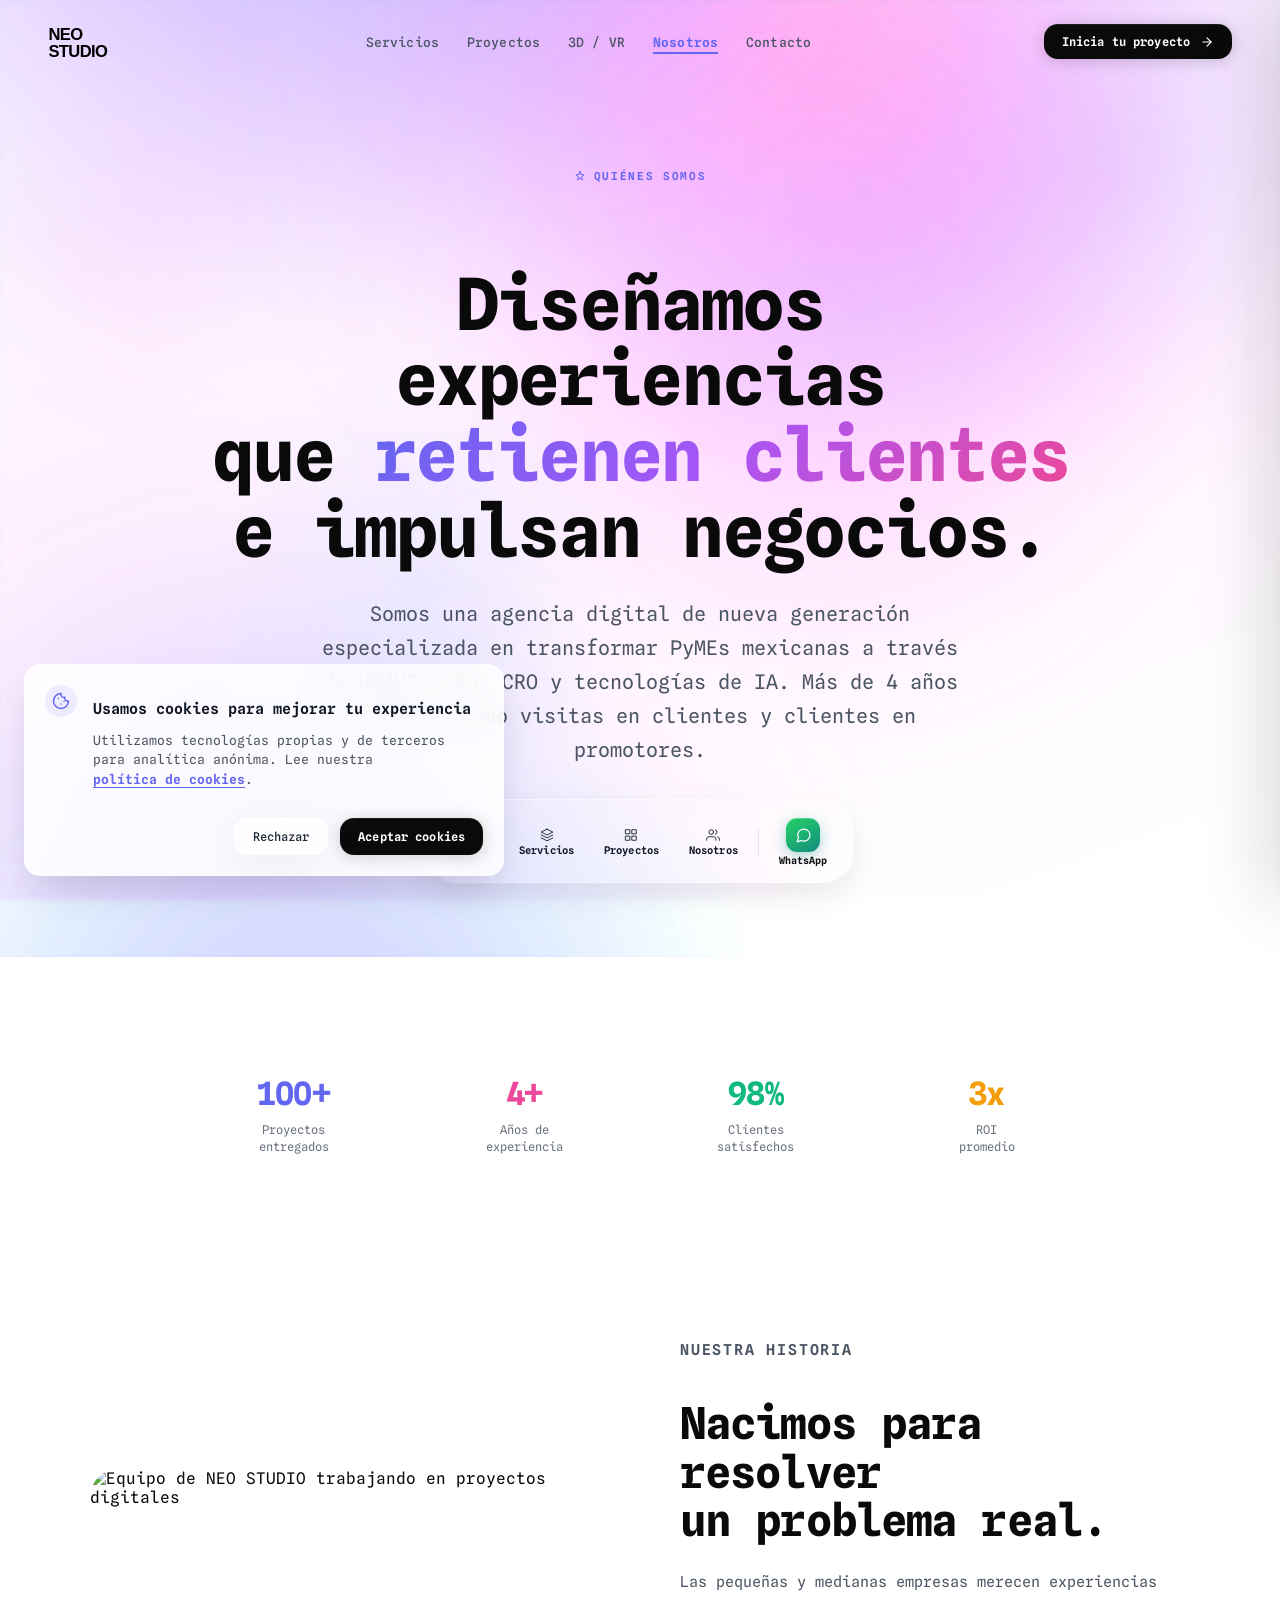
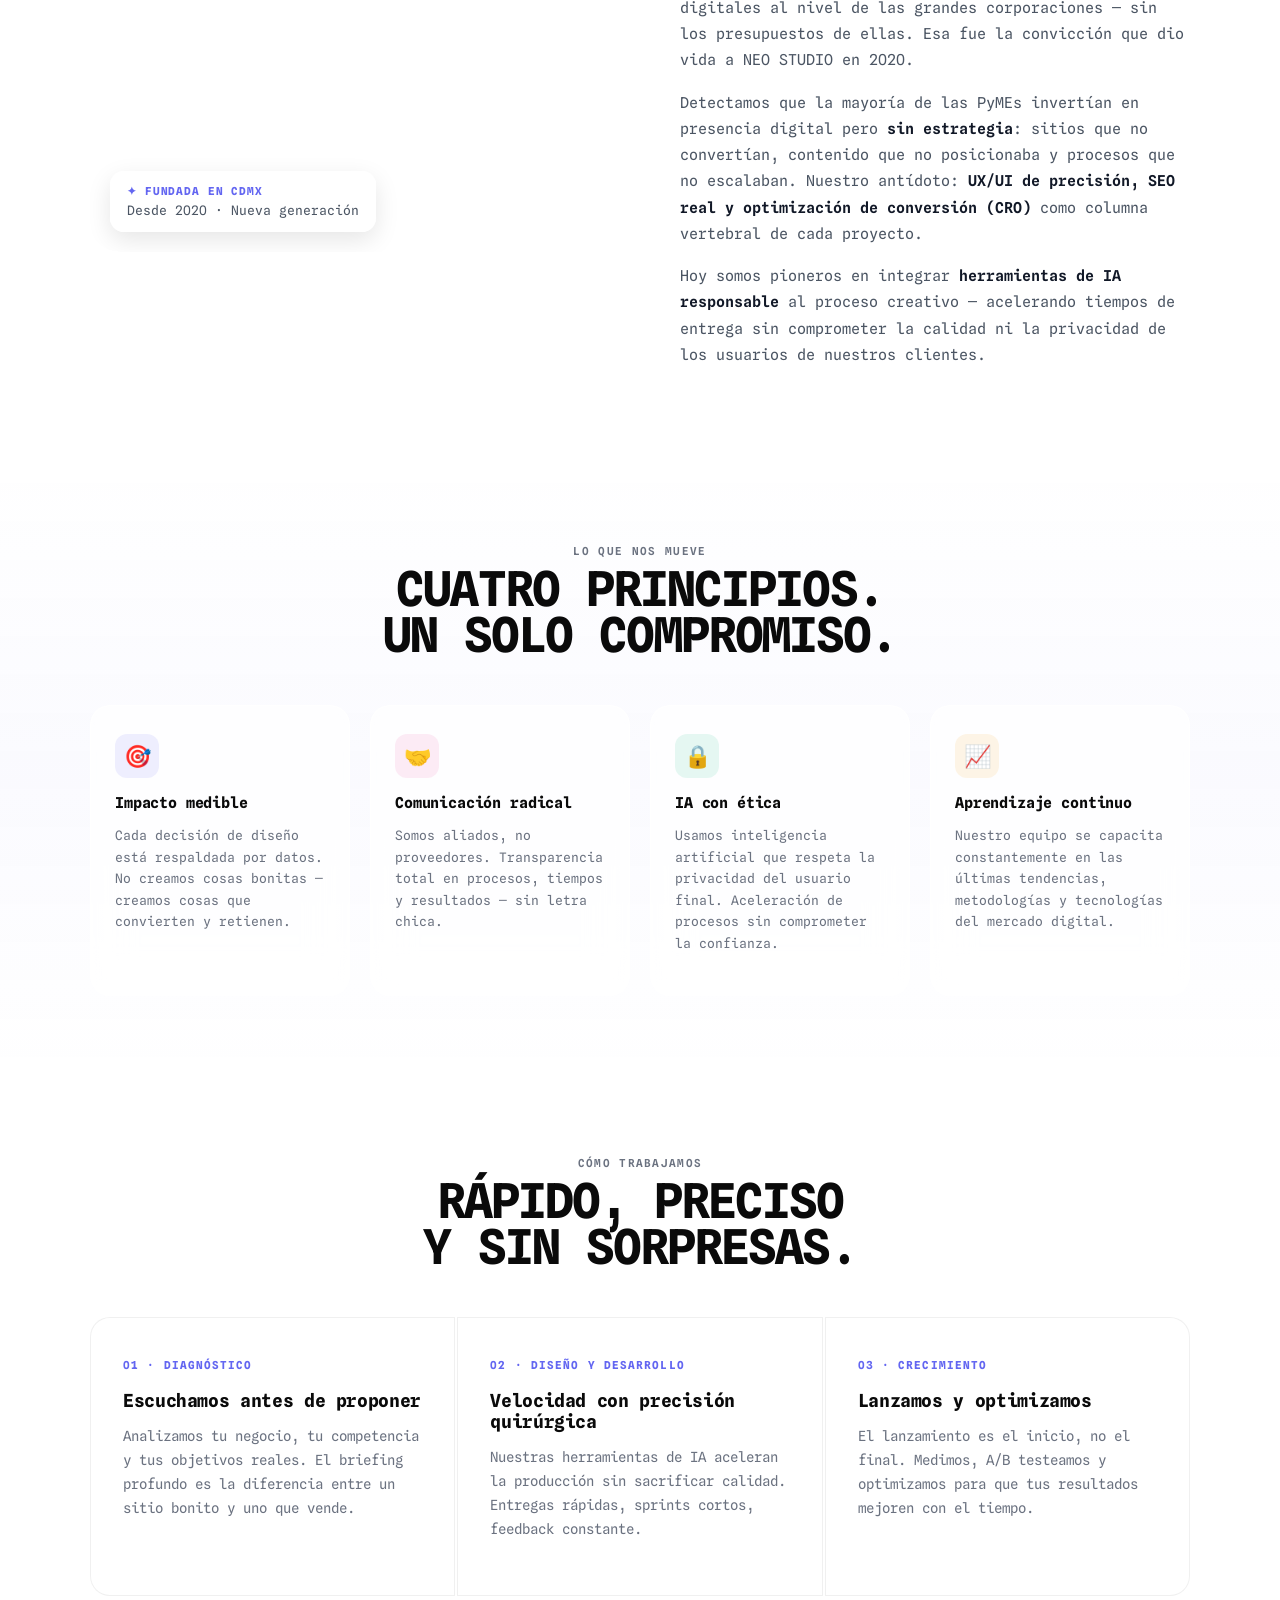
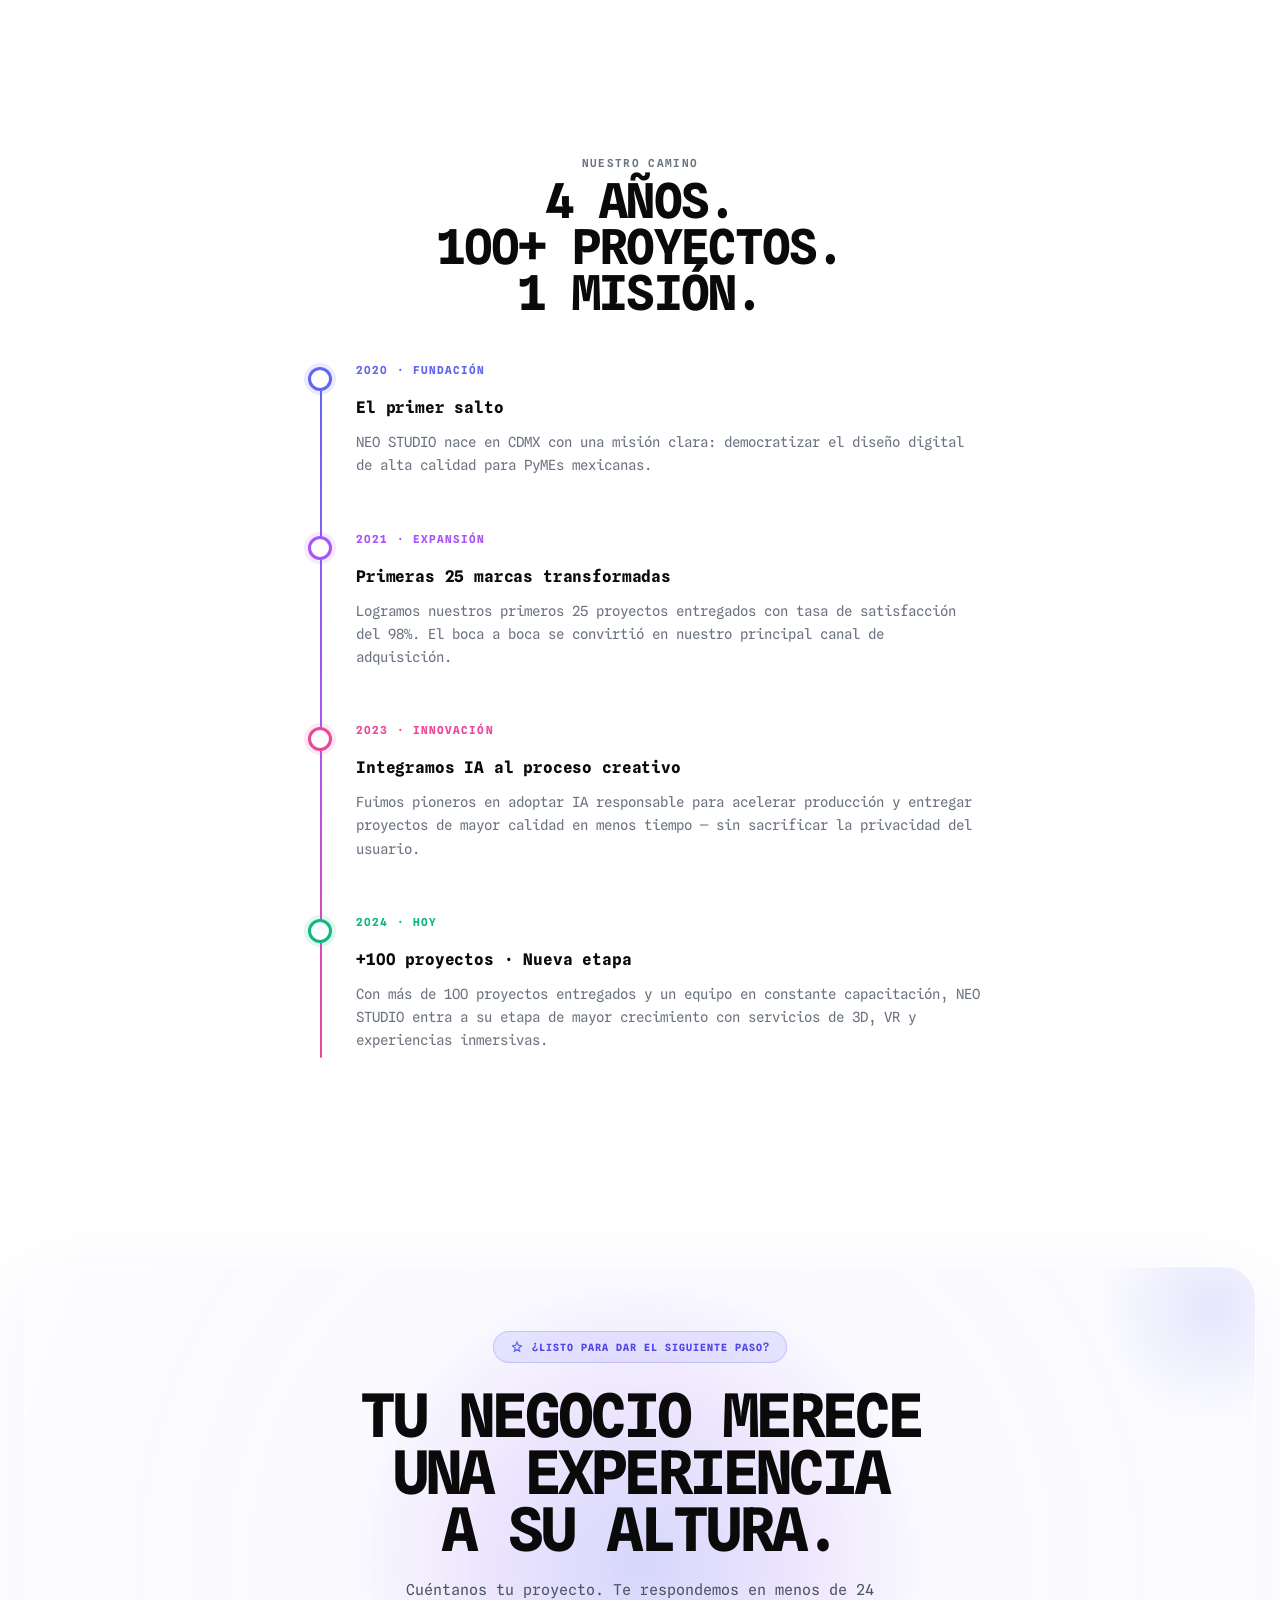
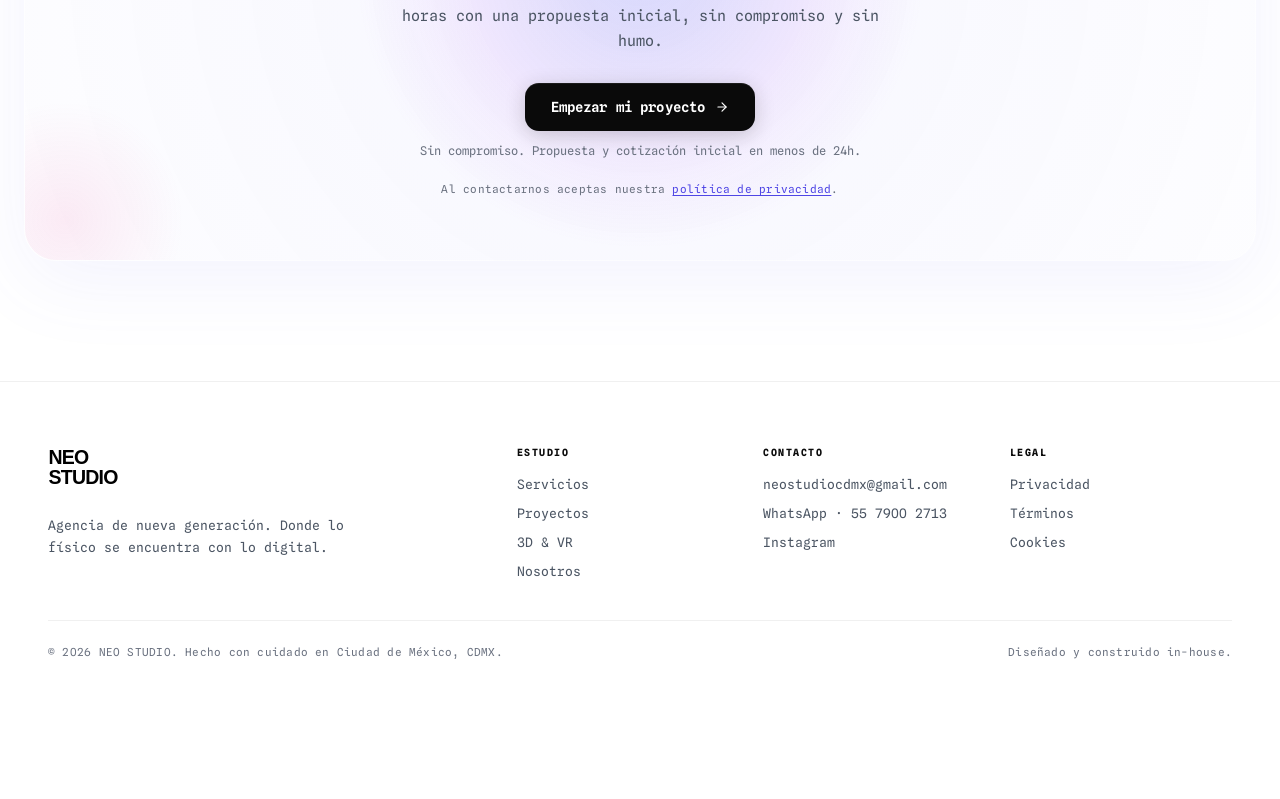
==== commit 6e22b6ed: "backdrop filter" ====
--- a/nosotros.html
+++ b/nosotros.html
@@ -484,6 +484,16 @@
         </svg>
         <span>Servicios</span>
       </a>
+      <a href="index.html#projects" class="bn-item" aria-label="Ir a proyectos">
+        <svg class="i" viewBox="0 0 24 24" fill="none" stroke="currentColor" stroke-width="1.5" stroke-linecap="round"
+          stroke-linejoin="round" width="20" height="20" aria-hidden="true">
+          <rect x="3" y="3" width="7" height="7" />
+          <rect x="14" y="3" width="7" height="7" />
+          <rect x="14" y="14" width="7" height="7" />
+          <rect x="3" y="14" width="7" height="7" />
+        </svg>
+        <span>Proyectos</span>
+      </a>
       <a href="nosotros.html" class="bn-item active" aria-label="Nosotros" aria-current="page">
         <svg class="i" viewBox="0 0 24 24" fill="none" stroke="currentColor" stroke-width="1.5" stroke-linecap="round"
           stroke-linejoin="round" width="20" height="20" aria-hidden="true">
--- a/assets/css/styles.css
+++ b/assets/css/styles.css
@@ -1936,9 +1936,6 @@
   display: flex;
   justify-content: center;
   pointer-events: none;
-  opacity: 0;
-  transform: translateY(100px);
-  animation: bnIn 0.8s cubic-bezier(0.16, 1, 0.3, 1) 0.6s forwards;
 }
 
 @keyframes bnIn {
@@ -1954,23 +1951,21 @@
   gap: 2px;
   padding: 10px;
   pointer-events: auto;
-  background: linear-gradient(
-    135deg,
-    rgba(255, 255, 255, 0.55) 0%,
-    rgba(255, 255, 255, 0.15) 100%
-  );
-  backdrop-filter: blur(32px) saturate(200%) brightness(1.05);
-  -webkit-backdrop-filter: blur(32px) saturate(200%) brightness(1.05);
-  border: 1px solid rgba(255, 255, 255, 0.6);
-  border-top-color: rgba(255, 255, 255, 0.9);
-  border-left-color: rgba(255, 255, 255, 0.75);
+  
+  /* Entrance animation properties */
+  opacity: 0;
+  transform: translateY(100px);
+  animation: bnIn 0.8s cubic-bezier(0.16, 1, 0.3, 1) 0.6s forwards;
+  
+  background: rgb(248 249 250 / 19%);
+  backdrop-filter: blur(20px) saturate(180%);
+  -webkit-backdrop-filter: blur(20px) saturate(180%);
+  border: 1px solid rgba(255, 255, 255, 0.2);
+  border-top-color: rgba(255, 255, 255, 0.4);
+  border-bottom: 1px solid rgba(0, 0, 0, 0.05);
   border-radius: 30px;
-  box-shadow:
-    0 16px 40px rgba(0, 0, 0, 0.14),
-    0 4px 12px rgba(0, 0, 0, 0.08),
-    inset 0 1px 0 rgba(255, 255, 255, 1),
-    inset 0 0 20px rgba(255, 255, 255, 0.45);
-  transition: background 0.35s ease, border-color 0.35s ease, box-shadow 0.35s ease;
+  box-shadow: 0 12px 32px rgba(0, 0, 0, 0.08);
+  transition: background 0.3s ease, box-shadow 0.3s ease;
 }
 
 .bn-item {
